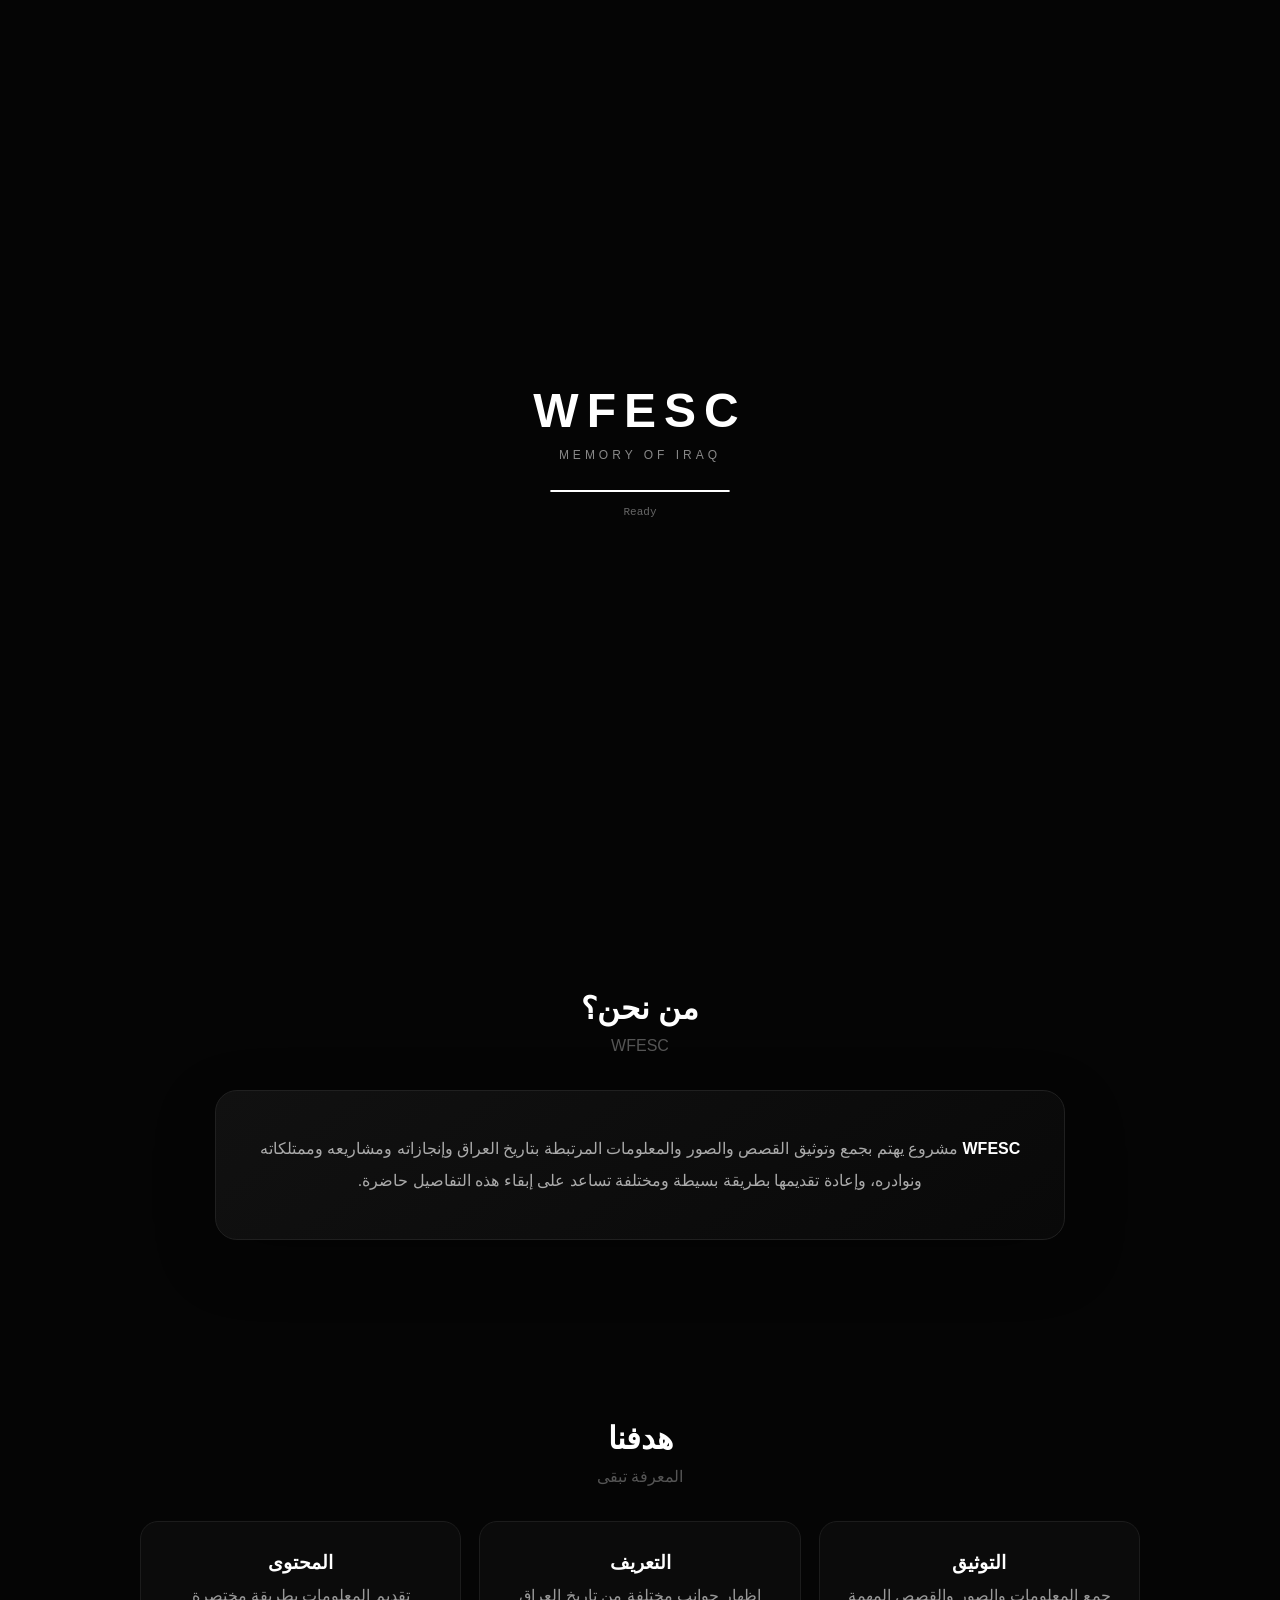
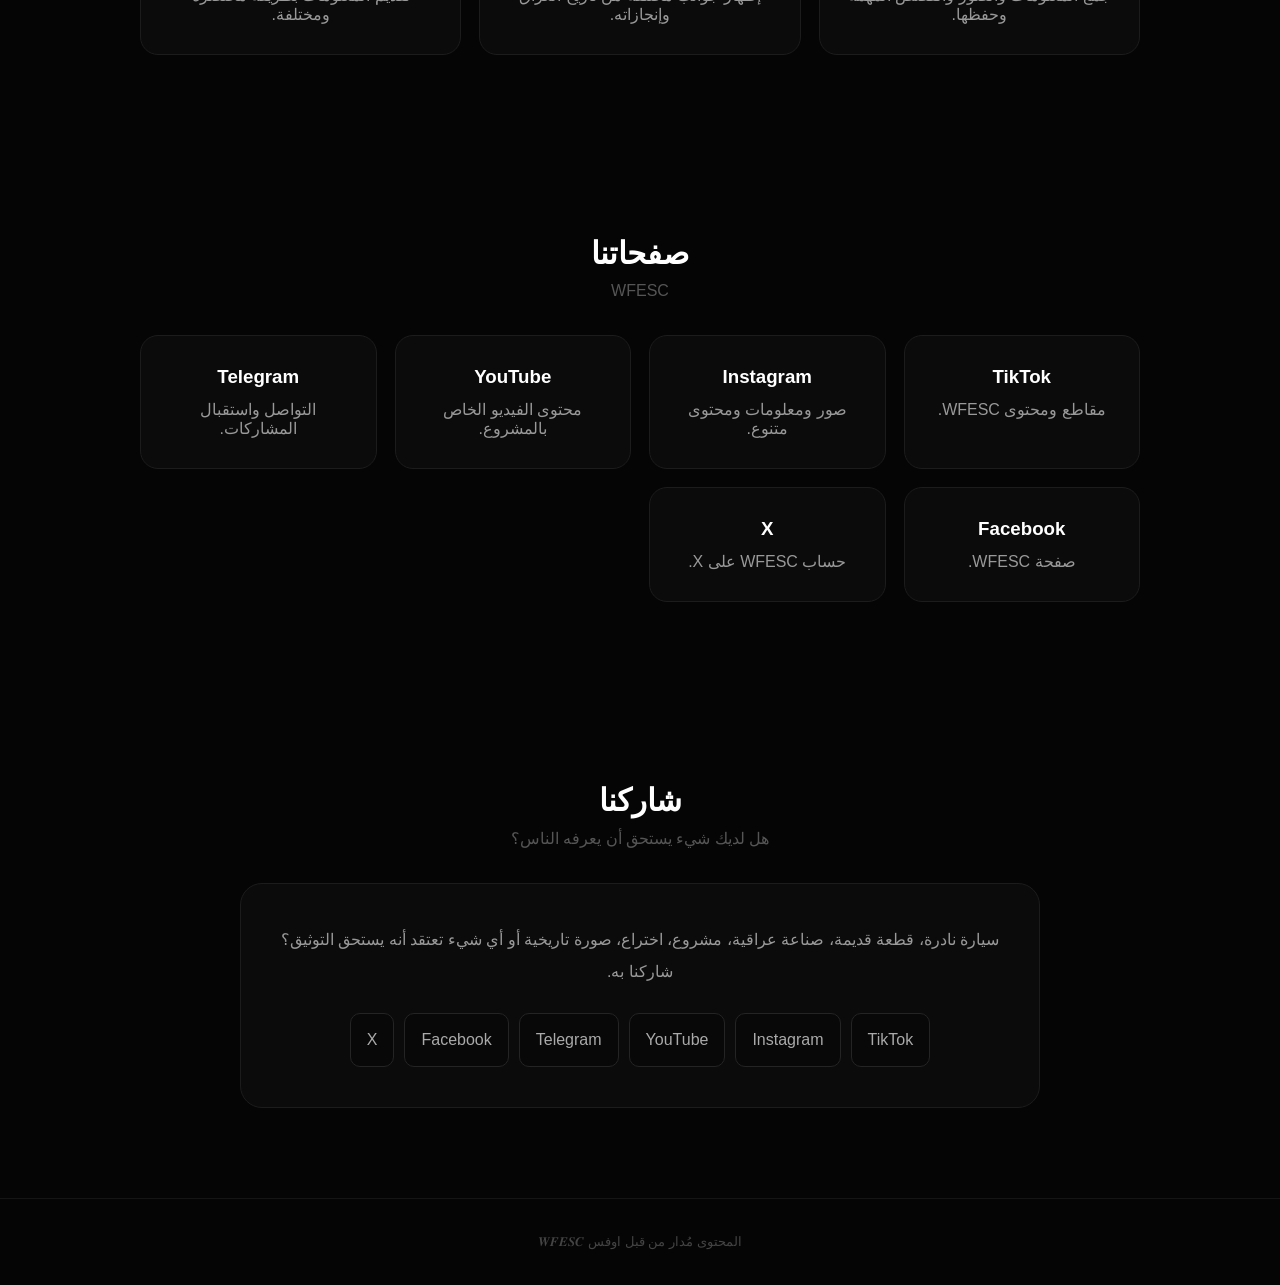
==== index.html @ 6182a20d "Add settings.js script to index.html" ====
<!DOCTYPE html>
<html lang="ar" dir="rtl">
<head>
<meta charset="UTF-8">
<meta name="viewport" content="width=device-width, initial-scale=1.0">
<title>WFESC</title>

<style>
*{
    box-sizing:border-box;
    margin:0;
    padding:0;
}

html{
    scroll-behavior:smooth;
}

body{
    background:#050505;
    color:#eee;
    font-family:Arial,Tahoma,sans-serif;
    overflow-x:hidden;
}

body::after{
    content:"";
    position:fixed;
    inset:0;
    pointer-events:none;
    z-index:99990;
    opacity:0;
    background:#ff0000;
}

body.flash3::after{
    animation:flash3 .5s ease;
}

body.flash4::after{
    animation:flash4 .58s ease;
}

body.flash5::after{
    animation:flash5 .75s ease;
}

@keyframes flash3{
    0%{opacity:0}
    35%{opacity:.08}
    100%{opacity:0}
}

@keyframes flash4{
    0%{opacity:0}
    35%{opacity:.16}
    100%{opacity:0}
}

@keyframes flash5{
    0%{opacity:0}
    25%{opacity:.28}
    50%{opacity:.12}
    100%{opacity:0}
}

@keyframes shake3{
    0%,100%{transform:translate(0)}
    20%{transform:translate(-2px,1px)}
    40%{transform:translate(2px,-1px)}
    60%{transform:translate(-1px,2px)}
    80%{transform:translate(1px,-2px)}
}

@keyframes shake4{
    0%,100%{transform:translate(0)}
    15%{transform:translate(-4px,2px)}
    30%{transform:translate(4px,-2px)}
    45%{transform:translate(-3px,-3px)}
    60%{transform:translate(3px,3px)}
    75%{transform:translate(-2px,2px)}
}

@keyframes shake5{
    0%,100%{transform:translate(0)}
    10%{transform:translate(-7px,4px)}
    20%{transform:translate(7px,-4px)}
    30%{transform:translate(-6px,-5px)}
    40%{transform:translate(6px,5px)}
    50%{transform:translate(-5px,3px)}
    60%{transform:translate(5px,-3px)}
    70%{transform:translate(-4px,-4px)}
    80%{transform:translate(4px,4px)}
}

body.shake3{animation:shake3 .35s}
body.shake4{animation:shake4 .45s}
body.shake5{animation:shake5 .62s}


/* NAVBAR */

nav{
    position:sticky;
    top:0;
    z-index:1000;
    height:70px;
    background:rgba(5,5,5,.94);
    border-bottom:1px solid #171717;
    backdrop-filter:blur(12px);
    display:flex;
    justify-content:center;
    align-items:center;
}

nav a{
    color:#aaa;
    text-decoration:none;
    margin:0 16px;
    font-size:14px;
    transition:.3s;
}

nav a:hover{
    color:#fff;
}


/* HERO */

.hero{
    min-height:calc(100vh - 70px);
    display:flex;
    flex-direction:column;
    align-items:center;
    justify-content:center;
    text-align:center;
    padding:50px 20px;
}

.logo-trigger{
    cursor:pointer;
    user-select:none;
    -webkit-tap-highlight-color:transparent;
}

.logo-trigger img{
    width:145px;
    height:145px;
    object-fit:cover;
    border-radius:50%;
    display:block;
    margin:auto;
    border:1px solid #292929;
    box-shadow:
        0 0 35px rgba(255,255,255,.04),
        0 0 80px rgba(0,0,0,.8);
}

.logo-trigger h1{
    margin-top:18px;
    font-size:45px;
    letter-spacing:4px;
    color:#fff;
}

.hero h2{
    margin-top:20px;
    font-size:19px;
    color:#aaa;
    font-weight:normal;
}

.hero p{
    max-width:650px;
    margin:15px auto 0;
    color:#666;
    line-height:1.9;
}

.main-btn{
    margin-top:30px;
    display:inline-block;
    padding:13px 27px;
    border:1px solid #303030;
    border-radius:12px;
    color:#fff;
    text-decoration:none;
    transition:.3s;
    background:#0b0b0b;
}

.main-btn:hover{
    background:#151515;
    border-color:#555;
}


/* SECTIONS */

section{
    padding:90px 20px;
}

.section-title{
    text-align:center;
    margin-bottom:35px;
}

.section-title h2{
    font-size:31px;
    color:#fff;
}

.section-title p{
    margin-top:10px;
    color:#555;
}

.about-box{
    max-width:850px;
    margin:auto;
    background:linear-gradient(145deg,#111,#090909);
    border:1px solid #202020;
    border-radius:22px;
    padding:42px 38px;
    text-align:center;
    color:#aaa;
    line-height:2;
    box-shadow:0 20px 60px rgba(0,0,0,.3);
}

.about-box strong{
    color:#fff;
}

.cards{
    max-width:1000px;
    margin:auto;
    display:grid;
    grid-template-columns:repeat(auto-fit,minmax(220px,1fr));
    gap:18px;
}

.card{
    display:block;
    background:#0b0b0b;
    border:1px solid #1c1c1c;
    border-radius:18px;
    padding:30px 20px;
    text-align:center;
    color:#999;
    transition:.3s;
    text-decoration:none;
    cursor:pointer;
}

.card:hover{
    transform:translateY(-4px);
    border-color:#555;
    background:#101010;
}

.card h3{
    color:#fff;
    margin-bottom:12px;
}

.card p{
    color:#999;
}

.share-box{
    max-width:800px;
    margin:auto;
    text-align:center;
    background:#0b0b0b;
    border:1px solid #1c1c1c;
    border-radius:22px;
    padding:40px 25px;
    color:#999;
    line-height:2;
}

.socials{
    margin-top:25px;
    display:flex;
    flex-wrap:wrap;
    justify-content:center;
    gap:10px;
}

.socials a{
    color:#aaa;
    text-decoration:none;
    border:1px solid #242424;
    background:#080808;
    border-radius:10px;
    padding:10px 16px;
    transition:.3s;
}

.socials a:hover{
    color:#fff;
    border-color:#555;
    background:#111;
}

footer{
    text-align:center;
    padding:35px 20px;
    color:#444;
    border-top:1px solid #151515;
    font-size:13px;
}


/* PUZZLE */

#puzzle-screen{
    position:fixed;
    inset:0;
    z-index:100000;
    background:#020202;
    display:none;
    overflow:auto;
}

#puzzle-screen.active{
    display:block;
}

.p-screen{
    min-height:100vh;
    display:none;
    position:relative;
    overflow:hidden;
}

.p-screen.active{
    display:flex;
}


/* COMMON PUZZLE */

.p-center{
    width:100%;
    max-width:950px;
    margin:auto;
    padding:30px 20px;
    text-align:center;
}

.warning{
    color:#ff3030;
    font-size:13px;
    letter-spacing:1px;
    margin-bottom:20px;
}

.p-title{
    font-size:25px;
    color:#eee;
    margin-bottom:18px;
}

.p-text{
    color:#777;
    line-height:2;
    max-width:700px;
    margin:0 auto 25px;
}

.p-btn{
    border:1px solid #353535;
    background:#0b0b0b;
    color:#ddd;
    padding:13px 28px;
    border-radius:10px;
    cursor:pointer;
    font-size:15px;
    transition:.25s;
}

.p-btn:hover{
    background:#181818;
    border-color:#777;
}

.p-btn.red{
    background:#210505;
    border-color:#a00000;
    color:#ff3a3a;
}

.p-btn.yellow{
    background:#211b05;
    border-color:#927600;
    color:#ffd83d;
}

.p-btn.back{
    margin-top:12px;
}


/* BOOT SCREEN */

#boot{
    background:
        radial-gradient(circle at center,rgba(80,0,0,.08),transparent 50%),
        #020202;
}

.boot-box{
    width:min(850px,92%);
    margin:auto;
    padding:28px;
    border:1px solid #181818;
    background:rgba(5,5,5,.85);
    box-shadow:0 0 80px rgba(0,0,0,.9);
    text-align:left;
    direction:ltr;
    position:relative;
    overflow:hidden;
}

.boot-box::before{
    content:"";
    position:absolute;
    inset:0;
    background:
        repeating-linear-gradient(
            0deg,
            transparent 0px,
            transparent 3px,
            rgba(255,255,255,.015) 4px
        );
    pointer-events:none;
}

.boot-top{
    color:#555;
    font-size:12px;
    margin-bottom:20px;
}

.boot-line{
    font-family:monospace;
    color:#5e5e5e;
    font-size:14px;
    margin:8px 0;
}

.boot-line.red{
    color:#a40000;
}

.boot-progress{
    height:10px;
    margin:28px 0 8px;
    border:1px solid #292929;
    background:#080808;
    overflow:hidden;
}

.boot-progress-fill{
    width:0;
    height:100%;
    background:linear-gradient(90deg,#320000,#ff1717,#5b0000);
    box-shadow:0 0 15px rgba(255,0,0,.4);
}

.boot-percent{
    color:#777;
    font-family:monospace;
    text-align:right;
    direction:ltr;
}

.boot-glitch{
    min-height:25px;
    margin-top:15px;
    font-family:monospace;
    color:#333;
    letter-spacing:2px;
}

.boot-continue{
    display:none;
    margin-top:25px;
    text-align:center;
    direction:rtl;
}

.boot-continue p{
    color:#c30000;
    margin-bottom:18px;
    animation:glitchText .18s infinite alternate;
}

@keyframes glitchText{
    from{transform:translateX(-1px)}
    to{transform:translateX(1px)}
}


/* FIRST PUZZLE */

#puzzle1{
    background:
        linear-gradient(rgba(30,0,0,.06),rgba(0,0,0,.9)),
        #030303;
}

.p1-terminal{
    max-width:800px;
    margin:auto;
    border:1px solid #252525;
    background:#050505;
    padding:30px;
    box-shadow:0 0 60px rgba(255,0,0,.04);
}

.p1-status{
    font-family:monospace;
    direction:ltr;
    text-align:left;
    color:#555;
    margin-bottom:25px;
}

.missing-words{
    display:flex;
    flex-wrap:wrap;
    justify-content:center;
    gap:15px;
    margin:25px 0;
}

.missing-words input{
    width:150px;
    padding:13px;
    background:#080808;
    border:1px solid #292929;
    border-radius:8px;
    color:#fff;
    text-align:center;
    font-family:monospace;
    outline:none;
}

.missing-words input:focus{
    border-color:#a00000;
}

.p1-error{
    min-height:24px;
    color:#c00000;
    margin:15px;
}


/* SECOND */

#puzzle2{
    background:#030303;
}

.error-interface{
    max-width:800px;
    margin:auto;
    border:1px solid #301010;
    background:
        linear-gradient(135deg,rgba(50,0,0,.08),transparent),
        #070707;
    padding:40px 25px;
    position:relative;
}

.error-interface.glitching{
    animation:interfaceShake .12s infinite;
}

@keyframes interfaceShake{
    0%{transform:translate(0)}
    25%{transform:translate(-2px,1px)}
    50%{transform:translate(2px,-1px)}
    75%{transform:translate(-1px,-2px)}
    100%{transform:translate(1px,2px)}
}

.error-code{
    direction:ltr;
    font-family:monospace;
    color:#4d0000;
    margin:25px 0;
    line-height:1.8;
}

.confirm-box{
    display:none;
    margin-top:25px;
    padding:25px;
    border:1px solid #461010;
    background:#0b0505;
}

.confirm-box p{
    color:#aaa;
    margin-bottom:20px;
}


/* THIRD */

#puzzle3{
    background:#010101;
}

.red-threat{
    position:absolute;
    inset:0;
    background:#020202;
    transition:background 15s linear;
    z-index:0;
}

#puzzle3.danger .red-threat{
    background:#b00000;
}

.p3-content{
    position:relative;
    z-index:2;
    width:100%;
    display:flex;
    align-items:center;
    justify-content:center;
    text-align:center;
    padding:30px;
}

#puzzle3.danger .p3-content{
    animation:dangerShake .7s infinite;
}

@keyframes dangerShake{
    0%,100%{transform:translate(0)}
    25%{transform:translate(-2px,1px)}
    50%{transform:translate(2px,-1px)}
    75%{transform:translate(-1px,2px)}
}

.timer{
    font-family:monospace;
    font-size:55px;
    color:#ff2020;
    margin:20px 0;
}

.arrow-sequence{
    display:flex;
    justify-content:center;
    gap:12px;
    direction:ltr;
    margin:25px 0;
}

.arrow-btn{
    width:65px;
    height:65px;
    border:1px solid #333;
    background:#090909;
    color:#ddd;
    border-radius:10px;
    font-size:25px;
    cursor:pointer;
    transition:.15s;
}

.arrow-btn:hover{
    background:#181818;
}

.arrow-btn:active{
    transform:scale(.9);
}

.arrow-progress{
    color:#777;
    font-family:monospace;
}

.p3-failed{
    display:none;
    position:absolute;
    inset:0;
    z-index:10;
    background:
        repeating-linear-gradient(
            0deg,
            rgba(255,255,255,.02) 0px,
            rgba(255,255,255,.02) 2px,
            transparent 3px,
            transparent 6px
        ),
        #a90000;
    align-items:center;
    justify-content:center;
    text-align:center;
}

.p3-failed.active{
    display:flex;
}

.p3-failed-inner{
    padding:30px;
    animation:failedGlitch .1s infinite alternate;
}

@keyframes failedGlitch{
    from{transform:translate(-2px)}
    to{transform:translate(2px)}
}


/* FOURTH */

#puzzle4{
    background:#030303;
}

.typing-box{
    max-width:850px;
    margin:auto;
    padding:35px 25px;
    border:1px solid #202020;
    background:#070707;
    min-height:360px;
    display:flex;
    flex-direction:column;
    justify-content:center;
}

.typing-text{
    min-height:150px;
    color:#aaa;
    font-family:monospace;
    direction:rtl;
    text-align:right;
    line-height:2.1;
    font-size:17px;
}

.typing-cursor{
    display:inline-block;
    width:8px;
    height:19px;
    background:#aaa;
    animation:cursorBlink .7s infinite;
    vertical-align:middle;
}

@keyframes cursorBlink{
    50%{opacity:0}
}

.p4-buttons{
    display:none;
    gap:15px;
    justify-content:center;
    margin-top:30px;
    flex-wrap:wrap;
}


/* FIFTH */

#puzzle5{
    background:#030303;
}

.code-analysis{
    max-width:750px;
    margin:auto;
    border:1px solid #202020;
    background:#070707;
    padding:35px 25px;
}

.code-string{
    direction:ltr;
    font-family:monospace;
    font-size:27px;
    letter-spacing:8px;
    color:#ddd;
    margin:25px 0;
    word-break:break-word;
}

.code-input{
    width:min(400px,90%);
    padding:15px;
    background:#020202;
    border:1px solid #333;
    color:#fff;
    text-align:center;
    font-family:monospace;
    font-size:20px;
    outline:none;
    border-radius:9px;
    text-transform:uppercase;
}

.code-input:focus{
    border-color:#777;
}

.code-result{
    min-height:25px;
    margin:15px;
    color:#c00000;
}


/* FINAL */

#final{
    background:
        radial-gradient(circle at center,rgba(0,70,255,.06),transparent 45%),
        #020202;
}

.final-box{
    max-width:850px;
    margin:auto;
    text-align:center;
    padding:40px 25px;
}

.final-box h1{
    font-size:30px;
    margin-bottom:25px;
}

.final-box p{
    color:#888;
    line-height:2;
    margin-bottom:12px;
}

.final-code{
    margin:35px auto;
    width:min(350px,90%);
    padding:25px;
    border:1px solid #1475ff;
    background:#020817;
    color:#4d9bff;
    font-family:monospace;
    font-size:32px;
    letter-spacing:5px;
    box-shadow:0 0 35px rgba(0,90,255,.08);
    direction:ltr;
}


/* MOBILE */

@media(max-width:600px){

    nav a{
        margin:0 6px;
        font-size:12px;
    }

    .hero{
        min-height:calc(100vh - 70px);
    }

    .logo-trigger img{
        width:120px;
        height:120px;
    }

    .logo-trigger h1{
        font-size:35px;
    }

    .p-title{
        font-size:21px;
    }

    .boot-box{
        padding:20px 15px;
    }

    .code-string{
        font-size:20px;
        letter-spacing:4px;
    }

    .arrow-btn{
        width:55px;
        height:55px;
    }

    .timer{
        font-size:43px;
    }
}
</style>
</head>

<body>

<!-- NAVBAR -->

<nav>
    <a href="#home">الرئيسية</a>
    <a href="#about">من نحن</a>
    <a href="#goal">هدفنا</a>
    <a href="#pages">صفحاتنا</a>
    <a href="#share">شاركنا</a>
</nav>


<!-- HOME -->

<main id="home">

<section class="hero">

    <div class="logo-trigger" id="secretTrigger">

        <img src="sorg.jpg" alt="WFESC">

        <h1>WFESC</h1>

    </div>

    <h2>المحتوى مُدار من قبل اوفس 𝑾𝑭𝑬𝑺𝑪</h2>

    <p>
        محتوى يهتم بتاريخ العراق وإنجازاته ومشاريعه وممتلكاته ونوادره،
        ويعيد تقديمها بطريقة مختلفة.
    </p>

    <a class="main-btn" href="#about">تعرف علينا</a>

</section>


<!-- ABOUT -->

<section id="about">

    <div class="section-title">
        <h2>من نحن؟</h2>
        <p>WFESC</p>
    </div>

    <div class="about-box">
        <p>
            <strong>WFESC</strong>
            مشروع يهتم بجمع وتوثيق القصص والصور والمعلومات المرتبطة بتاريخ
            العراق وإنجازاته ومشاريعه وممتلكاته ونوادره، وإعادة تقديمها
            بطريقة بسيطة ومختلفة تساعد على إبقاء هذه التفاصيل حاضرة.
        </p>
    </div>

</section>


<!-- GOAL -->

<section id="goal">

    <div class="section-title">
        <h2>هدفنا</h2>
        <p>المعرفة تبقى</p>
    </div>

    <div class="cards">

        <div class="card">
            <h3>التوثيق</h3>
            <p>جمع المعلومات والصور والقصص المهمة وحفظها.</p>
        </div>

        <div class="card">
            <h3>التعريف</h3>
            <p>إظهار جوانب مختلفة من تاريخ العراق وإنجازاته.</p>
        </div>

        <div class="card">
            <h3>المحتوى</h3>
            <p>تقديم المعلومات بطريقة مختصرة ومختلفة.</p>
        </div>

    </div>

</section>


<!-- PAGES -->

<section id="pages">

    <div class="section-title">
        <h2>صفحاتنا</h2>
        <p>WFESC</p>
    </div>

    <div class="cards">

        <a
            class="card"
            href="https://www.tiktok.com/@wfesc"
            target="_blank"
            rel="noopener noreferrer">

            <h3>TikTok</h3>
            <p>مقاطع ومحتوى WFESC.</p>

        </a>


        <a
            class="card"
            href="https://www.instagram.com/_wfesc/"
            target="_blank"
            rel="noopener noreferrer">

            <h3>Instagram</h3>
            <p>صور ومعلومات ومحتوى متنوع.</p>

        </a>


        <a
            class="card"
            href="https://www.youtube.com/@wfesc"
            target="_blank"
            rel="noopener noreferrer">

            <h3>YouTube</h3>
            <p>محتوى الفيديو الخاص بالمشروع.</p>

        </a>


        <a
            class="card"
            href="https://t.me/wfecs"
            target="_blank"
            rel="noopener noreferrer">

            <h3>Telegram</h3>
            <p>التواصل واستقبال المشاركات.</p>

        </a>


        <a
            class="card"
            href="https://www.facebook.com/wfesc"
            target="_blank"
            rel="noopener noreferrer">

            <h3>Facebook</h3>
            <p>صفحة WFESC.</p>

        </a>


        <a
            class="card"
            href="https://x.com/wfeesc"
            target="_blank"
            rel="noopener noreferrer">

            <h3>X</h3>
            <p>حساب WFESC على X.</p>

        </a>

    </div>

</section>


<!-- SHARE -->

<section id="share">

    <div class="section-title">
        <h2>شاركنا</h2>
        <p>هل لديك شيء يستحق أن يعرفه الناس؟</p>
    </div>

    <div class="share-box">

        <p>
            سيارة نادرة، قطعة قديمة، صناعة عراقية، مشروع، اختراع،
            صورة تاريخية أو أي شيء تعتقد أنه يستحق التوثيق؟
            شاركنا به.
        </p>

        <div class="socials">

            <a
                href="https://www.tiktok.com/@wfesc"
                target="_blank"
                rel="noopener noreferrer">
                TikTok
            </a>

            <a
                href="https://www.instagram.com/_wfesc/"
                target="_blank"
                rel="noopener noreferrer">
                Instagram
            </a>

            <a
                href="https://www.youtube.com/@wfesc"
                target="_blank"
                rel="noopener noreferrer">
                YouTube
            </a>

            <a
                href="https://t.me/wfecs"
                target="_blank"
                rel="noopener noreferrer">
                Telegram
            </a>

            <a
                href="https://www.facebook.com/wfesc"
                target="_blank"
                rel="noopener noreferrer">
                Facebook
            </a>

            <a
                href="https://x.com/wfeesc"
                target="_blank"
                rel="noopener noreferrer">
                X
            </a>

        </div>

    </div>

</section>

</main>


<footer>
    المحتوى مُدار من قبل اوفس 𝑾𝑭𝑬𝑺𝑪
</footer>



<!-- ===================================================== -->
<!-- PUZZLE SYSTEM -->
<!-- ===================================================== -->

<div id="puzzle-screen">


<!-- ================= BOOT ================= -->


<section id="boot" class="p-screen active">

    <div class="boot-box">

        <div class="boot-top">
            WFESC // SECURE SYSTEM
        </div>

        <div class="boot-line">
            &gt; INITIALIZING SECURITY INTERFACE...
        </div>

        <div class="boot-line">
            &gt; CHECKING SYSTEM...
        </div>

        <div class="boot-line">
            &gt; ESTABLISHING CONNECTION...
        </div>

        <div class="boot-line red">
            &gt; UNKNOWN ROUTE DETECTED
        </div>

        <div class="boot-line">
            &gt; VERIFYING ACCESS...
        </div>

        <div class="boot-glitch" id="bootGlitch">
            X7#@_// ERROR // 0x00F // WF3SC // ACCESS
        </div>

        <div class="boot-progress">

            <div
                class="boot-progress-fill"
                id="bootProgressFill">
            </div>

        </div>

        <div
            class="boot-percent"
            id="bootPercent">
            0%
        </div>

        <div
            class="boot-continue"
            id="bootContinue">

            <p>
                خطأ في عملية التحميل — توقفت العملية عند 92%
            </p>

            <button
                class="p-btn red"
                onclick="beginPuzzleOne()">
                متابعة يدويًا
            </button>

        </div>

    </div>

</section>



<!-- ================= PUZZLE 1 ================= -->

<section id="puzzle1" class="p-screen">

    <div class="p-center">

        <div class="p1-terminal">

            <div class="warning">
                WARNING // MANUAL RECOVERY
            </div>

            <h2 class="p-title">
                استعادة الاتصال
            </h2>

            <p class="p-text">
                تعذر إكمال عملية التحميل تلقائيًا.
                توجد ثلاث كلمات تالفة داخل النظام.
                أكمل الأحرف الناقصة للمتابعة.
            </p>

            <div class="p1-status">
                SYSTEM STATUS: CORRUPTED<br>
                RECOVERY MODE: ACTIVE<br>
                CONNECTION: UNSTABLE
            </div>

            <div class="missing-words">

                <input
                    id="word1"
                    maxlength="5"
                    placeholder="CYB_R">

                <input
                    id="word2"
                    maxlength="6"
                    placeholder="SEC_RE">

                <input
                    id="word3"
                    maxlength="6"
                    placeholder="ACC_SS">

            </div>

            <div
                class="p1-error"
                id="p1Error">
            </div>

            <button
                class="p-btn"
                onclick="checkPuzzleOne()">
                إصلاح النظام
            </button>

        </div>

    </div>

</section>



<!-- ================= PUZZLE 2 ================= -->

<section id="puzzle2" class="p-screen">

    <div class="p-center">

        <div
            class="error-interface"
            id="errorInterface">

            <div class="warning">
                SYSTEM ERROR // UNSTABLE INTERFACE
            </div>

            <h2 class="p-title">
                تحذير
            </h2>

            <p class="p-text">

                وصلت إلى واجهة تحتوي على أخطاء غير معروفة.
                المتابعة قد تؤدي إلى تغيير محتوى الصفحة
                أو فقدان الاتصال بالنظام.

                <br><br>

                لا تتابع إلا إذا كنت متأكدًا.

            </p>

            <div class="error-code">
                ERR_04 // ROUTE_FAIL<br>
                0xA7 // UNKNOWN_INTERFACE<br>
                DATA_CORRUPTED // 19:04:XX<br>
                WFESC_NODE // UNSTABLE
            </div>

            <div id="p2Buttons">

                <button
                    class="p-btn yellow"
                    onclick="closePuzzle()">
                    العودة
                </button>

                <button
                    class="p-btn red"
                    onclick="showConfirm()">
                    متابعة
                </button>

            </div>

            <div
                class="confirm-box"
                id="confirmBox">

                <p>
                    هل أنت متأكد أنك تريد المتابعة؟
                    <br>
                    هذه الصفحة تحتوي على أخطاء وقد تتعرض للتخريب.
                </p>

                <button
                    class="p-btn red"
                    onclick="continuePuzzleTwo()">
                    نعم، أتابع
                </button>

                <button
                    class="p-btn"
                    onclick="hideConfirm()">
                    إلغاء
                </button>

            </div>

        </div>

    </div>

</section>



<!-- ================= PUZZLE 2 ERROR ================= -->

<section id="puzzle2error" class="p-screen">

    <div class="p-center">

        <div
            class="error-interface glitching"
            id="p2Glitch">

            <div class="warning">
                BOOT SEQUENCE
            </div>

            <h2
                class="p-title"
                id="bootArabic">
                جاري التهيئة
            </h2>

            <p
                class="p-text"
                id="loadingEnglish">
                LOADING — LAUNCH SEQUENCE WILL BEGIN...
            </p>

            <div class="error-code">

                &gt; STARTING ENGINE
                <span id="dots">.</span>

                <br>

                &gt; CHECKING ACCESS

                <br>

                &gt; VERIFYING ROUTE

            </div>

            <div
                id="p2Failure"
                style="display:none;">

                <div class="warning">
                    SYSTEM FAILURE
                </div>

                <h2
                    class="p-title"
                    style="color:#ff2222;">

                    خطأ — اكتشاف وصول غير مشبوه — تعذر المتابعة

                </h2>

                <p class="p-text">

                    لا يمكن للنظام إكمال عملية الإقلاع.

                    <br><br>

                    حاول الرجوع إلى الواجهة السابقة.

                </p>

                <button
                    class="p-btn red"
                    onclick="solvePuzzleTwo()">

                    <span style="color:#ff2222;">
                        اكتشاف وصول غير مشبوه
                    </span>

                </button>

            </div>

        </div>

    </div>

</section>



<!-- ================= PUZZLE 3 TRANSITION ================= -->

<section id="puzzle3transition" class="p-screen">

    <div class="p-center">

        <div class="warning">
            SYSTEM TRANSFER
        </div>

        <h2
            class="p-title"
            id="launchText">
            يرجى الانتظار...
        </h2>

        <p class="p-text">
            سيتم تحويلك إلى واجهة جديدة.
        </p>

    </div>

</section>



<!-- ================= PUZZLE 3 ================= -->

<section id="puzzle3" class="p-screen">

    <div class="red-threat"></div>

    <div class="p3-content">

        <div>

            <div class="warning">
                CRITICAL WARNING
            </div>

            <h2 class="p-title">
                أسرع بالمتابعة قبل تلف الصفحة
            </h2>

            <p class="p-text">
                يجب حل الأنماط بالترتيب الصحيح قبل انتهاء المدة.
            </p>

            <div
                class="timer"
                id="timer">
                15
            </div>

            <div class="arrow-sequence">

                <button
                    class="arrow-btn"
                    onclick="pressArrow('up')">
                    ↑
                </button>

                <button
                    class="arrow-btn"
                    onclick="pressArrow('down')">
                    ↓
                </button>

                <button
                    class="arrow-btn"
                    onclick="pressArrow('right')">
                    →
                </button>

                <button
                    class="arrow-btn"
                    onclick="pressArrow('left')">
                    ←
                </button>

            </div>

            <div
                class="arrow-progress"
                id="arrowProgress">
                0 / 5
            </div>

        </div>

    </div>


    <div
        class="p3-failed"
        id="p3Failed">

        <div class="p3-failed-inner">

            <div
                class="warning"
                style="color:#fff;">
                CRITICAL FAILURE
            </div>

            <h2
                class="p-title"
                style="color:#fff;">
                تلف الواجهة
            </h2>

            <p
                style="color:#eee;line-height:2;">
                تعذر إكمال النظام.
            </p>

            <button
                class="p-btn"
                onclick="closePuzzle()"
                style="margin-top:25px;">
                العودة
            </button>

        </div>

    </div>

</section>



<!-- ================= PUZZLE 4 ================= -->

<section id="puzzle4" class="p-screen">

    <div class="p-center">

        <div class="typing-box">

            <div
                class="typing-text"
                id="typingText">
            </div>

            <div
                class="p4-buttons"
                id="p4Buttons">

                <button
                    class="p-btn red"
                    onclick="show('puzzle5')">
                    متابعة
                </button>

                <button
                    class="p-btn yellow"
                    onclick="closePuzzle()">
                    العودة
                </button>

            </div>

        </div>

    </div>

</section>



<!-- ================= PUZZLE 5 ================= -->

<section id="puzzle5" class="p-screen">

    <div class="p-center">

        <div class="code-analysis">

            <div class="warning">
                FINAL ANALYSIS
            </div>

            <h2 class="p-title">
                حلل الكود
            </h2>

            <p class="p-text">
                أمامك الكود التالي:
            </p>

            <div class="code-string">
                R T D G F D W E S H C X
            </div>

            <p class="p-text">
                استخرج النتيجة الصحيحة واكتبها في الحقل.
            </p>

            <input
                id="finalInput"
                class="code-input"
                maxlength="5"
                autocomplete="off"
                placeholder="اكتب النتيجة">

            <div
                class="code-result"
                id="codeResult">
            </div>

            <button
                class="p-btn red"
                onclick="checkFinalCode()">
                متابعة
            </button>

        </div>

    </div>

</section>



<!-- ================= FINAL ================= -->

<section id="final" class="p-screen">

    <div class="p-center">

        <div class="final-box">

            <div class="warning">
                ACCESS GRANTED
            </div>

            <h1>
                واو! لقد تخطيت كل الصعوبات والتحديات
            </h1>

            <p>
                لقد تخطيت كل الصعوبات والتحديات التي صنعناها
                واستغرقت منا ساعات للاكتمال، بوقت قياسي.
            </p>

            <p>
                وبما أنك أكملت حل هذه الصفحة واستطعت الوصول إلى هنا،
                نشكرك على كل الجهد الذي استغرقته.
            </p>

            <p>
                نريد منك التقاط صورة للشاشة وإرسالها لنا،
                وإرسال الكود الذي يظهر داخل الإطار الأزرق.
            </p>

            <div
                class="final-code"
                id="randomCode">
                -----
            </div>

            <p>
                اختر الكود الظاهر أعلاه وأرسله لنا مع صورة الشاشة.
            </p>

            <br>

            <button
                class="p-btn"
                onclick="closePuzzle()">
                العودة إلى الصفحة الرئيسية
            </button>

        </div>

    </div>

</section>

</div>



<script>

/* =====================================================
   OPEN SYSTEM — FIVE CLICKS
===================================================== */

let secretClicks = 0;
let clickReset = null;

const trigger =
    document.getElementById("secretTrigger");

trigger.addEventListener("click", function(){

    secretClicks++;

    if(secretClicks === 1){
        return;
    }

    if(secretClicks === 2){
        return;
    }

    if(secretClicks === 3){
        effect(3);
    }

    if(secretClicks === 4){
        effect(4);
    }

    if(secretClicks === 5){

        effect(5);

        secretClicks = 0;

        setTimeout(function(){
            openPuzzle();
        },700);
    }

    clearTimeout(clickReset);

    clickReset = setTimeout(function(){
        secretClicks = 0;
    },3500);

});


function effect(number){

    document.body.classList.remove(
        "shake3",
        "shake4",
        "shake5",
        "flash3",
        "flash4",
        "flash5"
    );

    void document.body.offsetWidth;

    document.body.classList.add(
        "shake" + number,
        "flash" + number
    );

    if(navigator.vibrate){

        if(number === 3){
            navigator.vibrate([30,30,30]);
        }

        if(number === 4){
            navigator.vibrate([45,30,45,30]);
        }

        if(number === 5){
            navigator.vibrate([60,25,60,25,60]);
        }
    }
}



/* =====================================================
   PUZZLE CONTROL
===================================================== */

const puzzleScreen =
    document.getElementById("puzzle-screen");

function openPuzzle(){

    puzzleScreen.classList.add("active");

    document.body.style.overflow = "hidden";

    show("boot");

    startBoot();
}


function closePuzzle(){

    puzzleScreen.classList.remove("active");

    document.body.style.overflow = "";

    secretClicks = 0;

    stopAllTimers();

    window.scrollTo({
        top:0,
        behavior:"smooth"
    });
}


function show(id){

    document.querySelectorAll(".p-screen")
    .forEach(function(screen){
        screen.classList.remove("active");
    });

    const target =
        document.getElementById(id);

    if(target){
        target.classList.add("active");
    }
}


function stopAllTimers(){

    if(bootTimer){
        clearInterval(bootTimer);
        bootTimer = null;
    }

    if(arrowTimer){
        clearInterval(arrowTimer);
        arrowTimer = null;
    }

    if(dotTimer){
        clearInterval(dotTimer);
        dotTimer = null;
    }

}



/* =====================================================
   BOOT — 92%
===================================================== */

let bootTimer = null;
let bootProgress = 0;

function startBoot(){

    stopAllTimers();

    bootProgress = 0;

    const fill =
        document.getElementById("bootProgressFill");

    const percent =
        document.getElementById("bootPercent");

    const continueBox =
        document.getElementById("bootContinue");

    fill.style.width = "0%";
    percent.textContent = "0%";
    continueBox.style.display = "none";

    const glitch =
        document.getElementById("bootGlitch");

    bootTimer = setInterval(function(){

        if(bootProgress < 92){

            bootProgress +=
                Math.floor(Math.random() * 3) + 1;

            if(bootProgress > 92){
                bootProgress = 92;
            }

            fill.style.width =
                bootProgress + "%";

            percent.textContent =
                bootProgress + "%";

            const chars =
                "X7#@_// ERROR 0x00F WF3SC ACCESS";

            let randomText = "";

            for(let i=0;i<35;i++){

                randomText +=
                    chars[
                        Math.floor(
                            Math.random()*chars.length
                        )
                    ];
            }

            glitch.textContent =
                randomText;
        }

        if(bootProgress >= 92){

            clearInterval(bootTimer);

            bootTimer = null;

            setTimeout(function(){

                continueBox.style.display =
                    "block";

                document.querySelector(".boot-box")
                    .classList.add("glitching");

            },500);
        }

    },100);
}


function beginPuzzleOne(){

    show("puzzle1");
}



/* =====================================================
   PUZZLE 1
===================================================== */

function checkPuzzleOne(){

    const w1 =
        document.getElementById("word1")
        .value.trim().toUpperCase();

    const w2 =
        document.getElementById("word2")
        .value.trim().toUpperCase();

    const w3 =
        document.getElementById("word3")
        .value.trim().toUpperCase();

    const error =
        document.getElementById("p1Error");

    /*
      الكلمات:
      CYBER
      SECURE
      ACCESS
    */

    if(
        w1 === "CYBER" &&
        w2 === "SECURE" &&
        w3 === "ACCESS"
    ){

        error.style.color =
            "#27b327";

        error.textContent =
            "SYSTEM RECOVERED // ACCESS CONTINUES";

        setTimeout(function(){
            show("puzzle2");
        },800);

    }else{

        error.style.color =
            "#c00000";

        error.textContent =
            "ERROR // البيانات غير مكتملة أو غير صحيحة";

    }
}



/* =====================================================
   PUZZLE 2
===================================================== */

function showConfirm(){

    document.getElementById("confirmBox")
        .style.display = "block";
}


function hideConfirm(){

    document.getElementById("confirmBox")
        .style.display = "none";
}


function continuePuzzleTwo(){

    document.getElementById("errorInterface")
        .classList.add("glitching");

    setTimeout(function(){

        show("puzzle2error");

        startPuzzleTwoError();

    },500);
}


let dotTimer = null;

function startPuzzleTwoError(){

    stopAllTimers();

    const dots =
        document.getElementById("dots");

    const failure =
        document.getElementById("p2Failure");

    const loading =
        document.getElementById("loadingEnglish");

    failure.style.display = "none";

    let count = 0;

    dotTimer = setInterval(function(){

        count++;

        if(count > 3){
            count = 1;
        }

        dots.textContent =
            ".".repeat(count);

    },500);

    setTimeout(function(){

        clearInterval(dotTimer);
        dotTimer = null;

        loading.textContent =
            "BOOT SEQUENCE FAILED";

        document.getElementById("bootArabic")
            .textContent =
            "خطأ في التعريف";

        failure.style.display =
            "block";

    },3500);
}


function solvePuzzleTwo(){

    show("puzzle3transition");

    setTimeout(function(){

        show("puzzle3");

        startPuzzleThree();

    },2500);
}



/* =====================================================
   PUZZLE 3
===================================================== */

let arrowTimer = null;
let arrowTime = 15;

const arrowAnswer = [
    "up",
    "down",
    "right",
    "left",
    "left"
];

let arrowPosition = 0;


function startPuzzleThree(){

    stopAllTimers();

    arrowTime = 15;
    arrowPosition = 0;

    document.getElementById("timer")
        .textContent = arrowTime;

    document.getElementById("arrowProgress")
        .textContent = "0 / 5";

    document.getElementById("p3Failed")
        .classList.remove("active");

    const p3 =
        document.getElementById("puzzle3");

    p3.classList.remove("danger");

    setTimeout(function(){

        p3.classList.add("danger");

    },50);

    arrowTimer = setInterval(function(){

        arrowTime--;

        document.getElementById("timer")
            .textContent = arrowTime;

        if(arrowTime <= 0){

            clearInterval(arrowTimer);
            arrowTimer = null;

            failPuzzleThree();
        }

    },1000);
}


function pressArrow(direction){

    if(!arrowTimer){
        return;
    }

    if(
        direction ===
        arrowAnswer[arrowPosition]
    ){

        arrowPosition++;

        document.getElementById("arrowProgress")
            .textContent =
            arrowPosition + " / 5";

        if(arrowPosition === 5){

            clearInterval(arrowTimer);
            arrowTimer = null;

            setTimeout(function(){

                show("puzzle4");

                startPuzzleFour();

            },500);
        }

    }else{

        failPuzzleThree();

    }

}


function failPuzzleThree(){

    if(arrowTimer){
        clearInterval(arrowTimer);
        arrowTimer = null;
    }

    document.getElementById("p3Failed")
        .classList.add("active");
}



/* =====================================================
   PUZZLE 4
===================================================== */

function startPuzzleFour(){

    const text =
        document.getElementById("typingText");

    const buttons =
        document.getElementById("p4Buttons");

    buttons.style.display = "none";

    text.innerHTML = "";

    const messages = [

        "تظن نفسك قويًا بما فيه الكفاية وتغلبت على كل عقبات النظام وأصلحته؟",

        "هاهاها... حسنًا، سوف أجعلك تنهي كل شيء بنفسك وتتمنى أنك لم تكن هنا."

    ];

    let messageIndex = 0;
    let charIndex = 0;

    function typeMessage(){

        if(messageIndex >= messages.length){

            text.innerHTML +=
                '<span class="typing-cursor"></span>';

            buttons.style.display =
                "flex";

            return;
        }

        const message =
            messages[messageIndex];

        if(charIndex < message.length){

            const cursor =
                text.querySelector(".typing-cursor");

            if(cursor){
                cursor.remove();
            }

            text.innerHTML +=
                message.charAt(charIndex);

            text.innerHTML +=
                '<span class="typing-cursor"></span>';

            charIndex++;

            setTimeout(
                typeMessage,
                45
            );

        }else{

            const cursor =
                text.querySelector(".typing-cursor");

            if(cursor){
                cursor.remove();
            }

            text.innerHTML += "<br><br>";

            messageIndex++;
            charIndex = 0;

            setTimeout(
                typeMessage,
                700
            );
        }
    }

    typeMessage();
}



/* =====================================================
   PUZZLE 5
===================================================== */

function checkFinalCode(){

    const input =
        document.getElementById("finalInput")
        .value
        .trim()
        .toUpperCase();

    const result =
        document.getElementById("codeResult");

    if(input === "WFESC"){

        result.style.color =
            "#25b925";

        result.textContent =
            "ANALYSIS ACCEPTED // ACCESS GRANTED";

        setTimeout(function(){

            showFinal();

        },900);

    }else{

        result.style.color =
            "#c00000";

        result.textContent =
            "ANALYSIS FAILED // TRY AGAIN";

    }
}



/* =====================================================
   FINAL RANDOM CODE
===================================================== */

const finalCodes = [

    "TR3UO",
    "SDGJP",
    "VKSKW",
    "VK38F",
    "ALPQ2",
    "HNMAW",
    "GKSO2",
    "COWI7",
    "XBWK4",
    "DFGYU"

];


function showFinal(){

    const code =
        finalCodes[
            Math.floor(
                Math.random() *
                finalCodes.length
            )
        ];

    document.getElementById("randomCode")
        .textContent = code;

    show("final");
}



/* =====================================================
   KEYBOARD / ENTER SUPPORT
===================================================== */

document.addEventListener("keydown",function(event){

    if(
        document.getElementById("puzzle-screen")
        .classList.contains("active")
    ){

        if(event.key === "Enter"){

            const current =
                document.querySelector(
                    "#puzzle-screen .p-screen.active"
                );

            if(!current){
                return;
            }

            if(current.id === "puzzle1"){
                checkPuzzleOne();
            }

            if(current.id === "puzzle5"){
                checkFinalCode();
            }
        }

    }

});


/* =====================================================
   INITIAL
===================================================== */ 

    show("boot");

</script>

<script src="./features.js" defer></script>
<script src="./features/settings.js" defer></script>

<!-- =========================================
     WFESC SOCIAL SYSTEM
     النظام الاجتماعي المستقل
========================================= -->

<link rel="stylesheet" href="./wfesc-social/social-style.css">

<script src="./wfesc-social/social-core.js"></script>
<script src="./wfesc-social/account.js"></script>
<script src="./wfesc-social/profile.js"></script>
<script src="./wfesc-social/follows.js"></script>
<script src="./wfesc-social/notifications.js"></script>
<script src="./wfesc-social/messages.js"></script>

    <script src="./features/settings.js" defer></script>
    
</body>
</html>
---- wfesc-social/social-style.css ----
/* =========================================================
   WFESC SOCIAL SYSTEM
   SOCIAL STYLE
   ACCOUNT UI
   ========================================================= */

:root {
    --wfesc-bg: #080808;
    --wfesc-card: #111111;
    --wfesc-card-2: #171717;
    --wfesc-border: rgba(255,255,255,.10);
    --wfesc-text: #ffffff;
    --wfesc-muted: #999999;
    --wfesc-success: #55d98b;
    --wfesc-error: #ff6262;
    --wfesc-radius: 18px;
}


/* =========================================================
   منع تمرير الصفحة عند فتح النافذة
   ========================================================= */

body.wfesc-account-lock-scroll {
    overflow: hidden !important;
}


/* =========================================================
   النافذة
   ========================================================= */

.wfesc-social-account {
    position: fixed;
    inset: 0;
    z-index: 999999;

    display: none;
    align-items: center;
    justify-content: center;

    padding: 18px;

    background: rgba(0,0,0,.78);

    backdrop-filter: blur(12px);
    -webkit-backdrop-filter: blur(12px);

    opacity: 0;
}


/* =========================================================
   فتح النافذة
   ========================================================= */

.wfesc-social-account.wfesc-social-open {
    display: flex;

    animation:
        wfescAccountOverlayIn
        260ms ease forwards;
}


/* =========================================================
   الصندوق
   ========================================================= */

.wfesc-social-account-box {
    position: relative;

    width: min(100%, 430px);
    max-height: calc(100vh - 36px);

    overflow-y: auto;

    padding: 26px 22px 22px;

    background:
        linear-gradient(
            145deg,
            #151515,
            #0d0d0d
        );

    border:
        1px solid
        var(--wfesc-border);

    border-radius:
        var(--wfesc-radius);

    color:
        var(--wfesc-text);

    box-shadow:
        0 25px 80px
        rgba(0,0,0,.60);

    transform:
        translateY(18px)
        scale(.96);

    opacity: 0;

    animation:
        wfescAccountBoxIn
        320ms
        cubic-bezier(.2,.8,.2,1)
        forwards;
}


/* =========================================================
   أي تغيير بين الصفحات
   ========================================================= */

.wfesc-social-account-box.wfesc-account-view-change {
    animation:
        wfescAccountChange
        260ms
        ease;
}


/* =========================================================
   أيقونة الحساب
   ========================================================= */

.wfesc-account-header-icon {
    width: 64px;
    height: 64px;

    margin:
        0 auto 12px;

    display: flex;
    align-items: center;
    justify-content: center;

    border-radius: 50%;

    background:
        rgba(255,255,255,.07);

    border:
        1px solid
        rgba(255,255,255,.10);

    font-size: 29px;

    animation:
        wfescAccountIcon
        700ms
        ease;
}


/* =========================================================
   العنوان
   ========================================================= */

.wfesc-social-account-title {
    margin-bottom: 6px;

    color:
        var(--wfesc-text);

    font-size: 25px;
    font-weight: 800;

    text-align: center;
    letter-spacing: .5px;
}


/* =========================================================
   الوصف
   ========================================================= */

.wfesc-social-account-description {
    margin-bottom: 22px;

    color:
        var(--wfesc-muted);

    font-size: 13px;

    text-align: center;
}


/* =========================================================
   رسالة الترحيب
   ========================================================= */

.wfesc-account-welcome {
    display: flex;
    flex-direction: column;

    margin-bottom: 18px;

    text-align: center;

    gap: 5px;
}

.wfesc-account-welcome strong {
    font-size: 19px;
    font-weight: 750;
}

.wfesc-account-welcome span {
    color:
        var(--wfesc-muted);

    font-size: 13px;
}


/* =========================================================
   الصفحات
   ========================================================= */

.wfesc-account-view {
    display: none;

    opacity: 0;
}

.wfesc-account-view-active {
    display: block;

    animation:
        wfescViewIn
        260ms
        ease
        forwards;
}


/* =========================================================
   الحقول
   ========================================================= */

.wfesc-social-field {
    margin-bottom: 15px;
}

.wfesc-social-field label {
    display: block;

    margin-bottom: 7px;

    color:
        #dddddd;

    font-size: 13px;
    font-weight: 600;
}


/* =========================================================
   الإدخال
   ========================================================= */

.wfesc-social-field input {
    width: 100%;
    height: 49px;

    padding:
        0 14px;

    border:
        1px solid
        var(--wfesc-border);

    border-radius: 11px;

    outline: none;

    background:
        var(--wfesc-card-2);

    color:
        var(--wfesc-text);

    font-size: 14px;

    direction: ltr;

    transition:
        border-color .2s ease,
        background .2s ease,
        box-shadow .2s ease,
        transform .2s ease;
}

.wfesc-social-field input::placeholder {
    color:
        #666666;
}

.wfesc-social-field input:focus {
    border-color:
        rgba(255,255,255,.35);

    background:
        #1c1c1c;

    box-shadow:
        0 0 0 3px
        rgba(255,255,255,.04);

    transform:
        translateY(-1px);
}


/* =========================================================
   كلمة المرور + العين
   ========================================================= */

.wfesc-password-wrap {
    position: relative;
}

.wfesc-password-wrap input {
    padding-right: 52px;
}

.wfesc-password-eye {
    position: absolute;

    top: 50%;
    right: 8px;

    width: 38px;
    height: 38px;

    display: flex;
    align-items: center;
    justify-content: center;

    transform:
        translateY(-50%);

    border: none;
    border-radius: 9px;

    background:
        rgba(255,255,255,.06);

    color:
        #ffffff;

    cursor: pointer;

    font-size: 20px;

    transition:
        background .2s ease,
        transform .2s ease;
}

.wfesc-password-eye:hover {
    background:
        rgba(255,255,255,.12);
}

.wfesc-password-eye:active {
    transform:
        translateY(-50%)
        scale(.90);
}

.wfesc-password-eye.wfesc-eye-animation {
    animation:
        wfescEyePop
        280ms
        ease;
}


/* =========================================================
   الأزرار
   ========================================================= */

.wfesc-social-button {
    width: 100%;
    min-height: 49px;

    margin-top: 3px;

    border: none;
    border-radius: 11px;

    background:
        #ffffff;

    color:
        #050505;

    font-size: 14px;
    font-weight: 750;

    cursor: pointer;

    transition:
        transform .18s ease,
        opacity .18s ease,
        box-shadow .18s ease;
}

.wfesc-social-button:hover {
    opacity: .92;

    box-shadow:
        0 8px 25px
        rgba(255,255,255,.08);
}

.wfesc-social-button:active {
    transform:
        scale(.975);
}

.wfesc-social-button:disabled {
    cursor:
        wait;

    opacity:
        .65;
}


/* =========================================================
   الزر الثانوي
   ========================================================= */

.wfesc-social-button-secondary {
    margin-top: 0;

    background:
        #202020;

    color:
        #ffffff;

    border:
        1px solid
        rgba(255,255,255,.08);
}


/* =========================================================
   الروابط
   ========================================================= */

.wfesc-social-link {
    display: block;

    width: 100%;

    margin-top: 14px;

    padding: 5px;

    border: none;
    background: transparent;

    color:
        #a9a9a9;

    font-size: 13px;

    text-align: center;

    cursor: pointer;

    transition:
        color .2s ease,
        transform .2s ease;
}

.wfesc-social-link:hover {
    color:
        #ffffff;

    transform:
        translateY(-1px);
}


/* =========================================================
   الفاصل
   ========================================================= */

.wfesc-account-divider {
    display: flex;
    align-items: center;

    gap: 12px;

    margin:
        19px 0;
}

.wfesc-account-divider::before,
.wfesc-account-divider::after {
    content: "";

    flex: 1;

    height: 1px;

    background:
        rgba(255,255,255,.08);
}

.wfesc-account-divider span {
    color:
        #666666;

    font-size: 12px;
}


/* =========================================================
   الرسائل
   ========================================================= */

.wfesc-social-message {
    display: none;

    margin-bottom: 15px;

    padding:
        12px 13px;

    border-radius: 11px;

    background:
        rgba(255,255,255,.06);

    border:
        1px solid
        rgba(255,255,255,.08);

    color:
        #eeeeee;

    font-size: 13px;

    line-height: 1.6;

    text-align: center;

    animation:
        wfescMessageIn
        250ms
        ease;
}

.wfesc-social-message.wfesc-social-show {
    display: block;
}

.wfesc-message-success {
    color:
        var(--wfesc-success);

    border-color:
        rgba(85,217,139,.20);

    background:
        rgba(85,217,139,.06);
}

.wfesc-message-error {
    color:
        var(--wfesc-error);

    border-color:
        rgba(255,98,98,.20);

    background:
        rgba(255,98,98,.06);
}


/* =========================================================
   زر الإغلاق
   ========================================================= */

.wfesc-social-close {
    position: absolute;

    top: 13px;
    right: 13px;

    width: 36px;
    height: 36px;

    display: flex;
    align-items: center;
    justify-content: center;

    border: none;
    border-radius: 50%;

    background:
        rgba(255,255,255,.07);

    color:
        #ffffff;

    cursor: pointer;

    font-size: 22px;
    line-height: 1;

    transition:
        background .2s ease,
        transform .2s ease;
}

.wfesc-social-close:hover {
    background:
        rgba(255,255,255,.13);

    transform:
        rotate(90deg);
}


/* =========================================================
   التحميل
   ========================================================= */

.wfesc-social-loading {
    display: flex;

    align-items: center;
    justify-content: center;

    gap: 9px;
}

.wfesc-social-spinner {
    width: 17px;
    height: 17px;

    border:
        2px solid
        rgba(0,0,0,.25);

    border-top-color:
        #000000;

    border-radius: 50%;

    animation:
        wfescSpinner
        .7s
        linear
        infinite;
}


/* =========================================================
   الحساب تم إنشاؤه / البريد أرسل
   ========================================================= */

.wfesc-email-sent {
    animation:
        wfescEmailSent
        .5s
        ease;
}


/* =========================================================
   Scrollbar
   ========================================================= */

.wfesc-social-account-box::-webkit-scrollbar {
    width: 5px;
}

.wfesc-social-account-box::-webkit-scrollbar-track {
    background: transparent;
}

.wfesc-social-account-box::-webkit-scrollbar-thumb {
    background:
        rgba(255,255,255,.14);

    border-radius: 10px;
}


/* =========================================================
   Animation
   ========================================================= */

@keyframes wfescAccountOverlayIn {

    from {
        opacity: 0;
    }

    to {
        opacity: 1;
    }

}


@keyframes wfescAccountBoxIn {

    from {
        opacity: 0;

        transform:
            translateY(25px)
            scale(.94);
    }

    to {
        opacity: 1;

        transform:
            translateY(0)
            scale(1);
    }

}


@keyframes wfescAccountChange {

    0% {
        opacity: .55;
        transform: scale(.985);
    }

    100% {
        opacity: 1;
        transform: scale(1);
    }

}


@keyframes wfescViewIn {

    from {
        opacity: 0;

        transform:
            translateY(8px);
    }

    to {
        opacity: 1;

        transform:
            translateY(0);
    }

}


@keyframes wfescAccountIcon {

    0% {
        opacity: 0;
        transform:
            scale(.65)
            rotate(-12deg);
    }

    65% {
        transform:
            scale(1.08)
            rotate(3deg);
    }

    100% {
        opacity: 1;
        transform:
            scale(1)
            rotate(0);
    }

}


@keyframes wfescEyePop {

    0% {
        transform:
            translateY(-50%)
            scale(1);
    }

    50% {
        transform:
            translateY(-50%)
            scale(1.22)
            rotate(-5deg);
    }

    100% {
        transform:
            translateY(-50%)
            scale(1);
    }

}


@keyframes wfescMessageIn {

    from {
        opacity: 0;
        transform:
            translateY(-6px)
            scale(.98);
    }

    to {
        opacity: 1;
        transform:
            translateY(0)
            scale(1);
    }

}


@keyframes wfescSpinner {

    to {
        transform:
            rotate(360deg);
    }

}


@keyframes wfescEmailSent {

    0% {
        transform: scale(1);
    }

    45% {
        transform: scale(.96);
    }

    100% {
        transform: scale(1);
    }

}


/* =========================================================
   الهاتف
   ========================================================= */

@media (max-width: 480px) {

    .wfesc-social-account {
        padding: 10px;
    }

    .wfesc-social-account-box {
        max-height:
            calc(100vh - 20px);

        padding:
            24px 18px 19px;
    }

    .wfesc-social-account-title {
        font-size: 23px;
    }

    .wfesc-account-header-icon {
        width: 58px;
        height: 58px;
        font-size: 26px;
    }

}


/* =========================================================
   مكان التعديلات المستقبلية
   ========================================================= */

/*
   جميع التعديلات البصرية الخاصة
   بنظام الحسابات توضع هنا.

   لا نعدل index.html من أجل التصميم.
*/
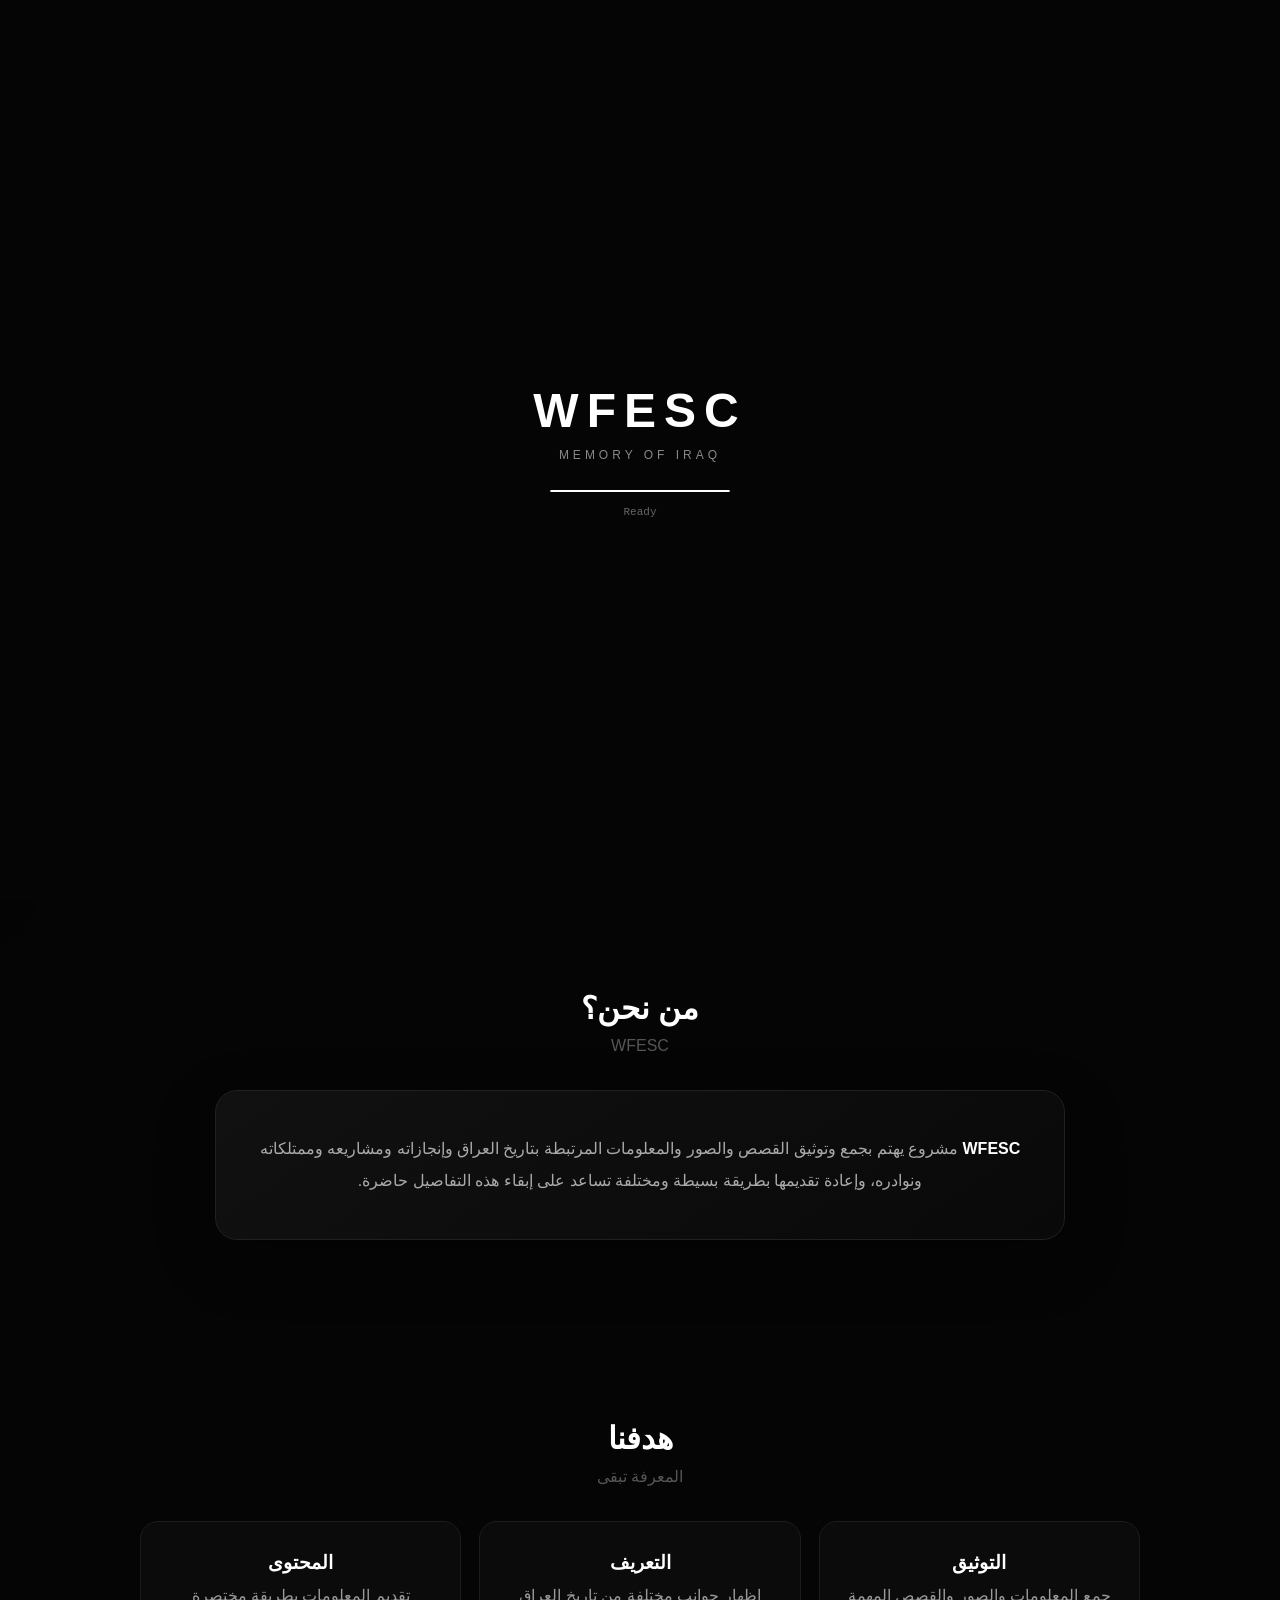
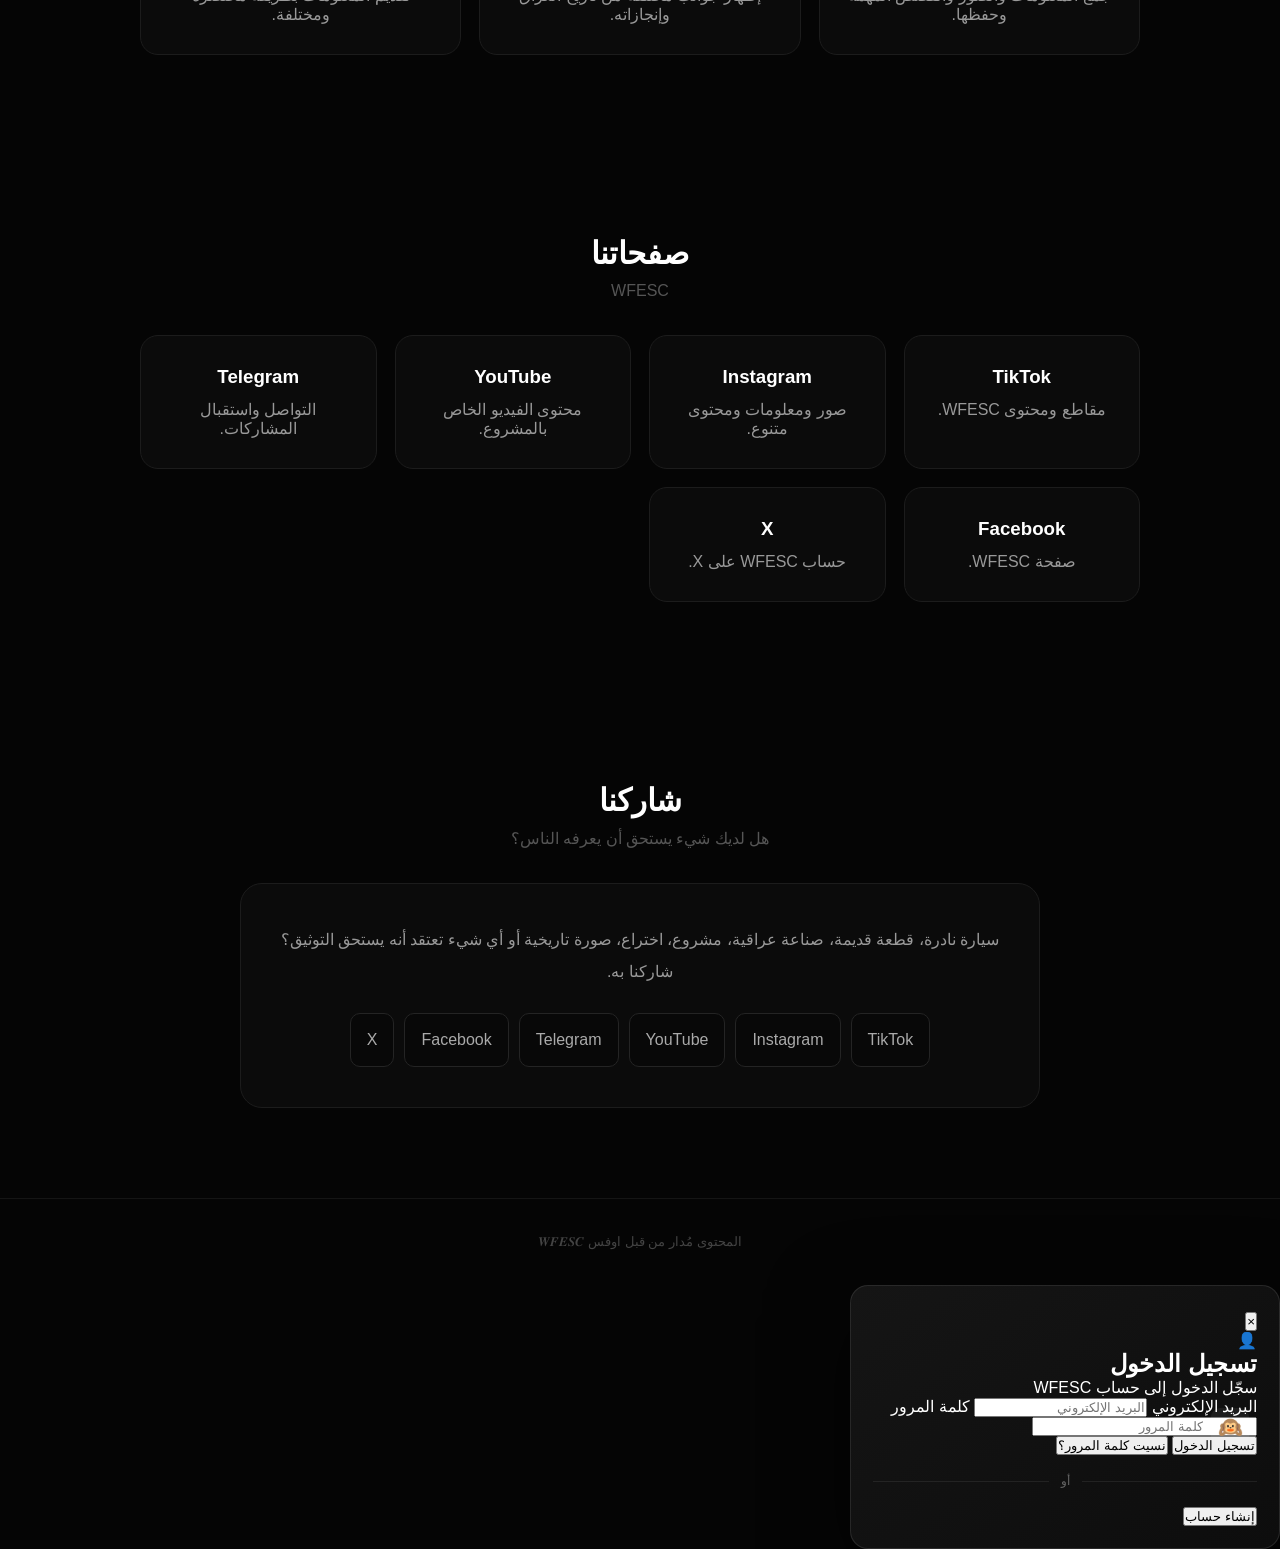
==== commit 773c9b04: "Remove duplicate settings.js script inclusion" ====
--- a/index.html
+++ b/index.html
@@ -2506,12 +2506,18 @@
    INITIAL
 ===================================================== */ 
 
+
     show("boot");
 
 </script>
+
+<!-- =========================================
+     WFESC FEATURES
+========================================= -->
 
 <script src="./features.js" defer></script>
 <script src="./features/settings.js" defer></script>
+
 
 <!-- =========================================
      WFESC SOCIAL SYSTEM
@@ -2527,7 +2533,7 @@
 <script src="./wfesc-social/notifications.js"></script>
 <script src="./wfesc-social/messages.js"></script>
 
-    <script src="./features/settings.js" defer></script>
-    
+
 </body>
 </html>
+    
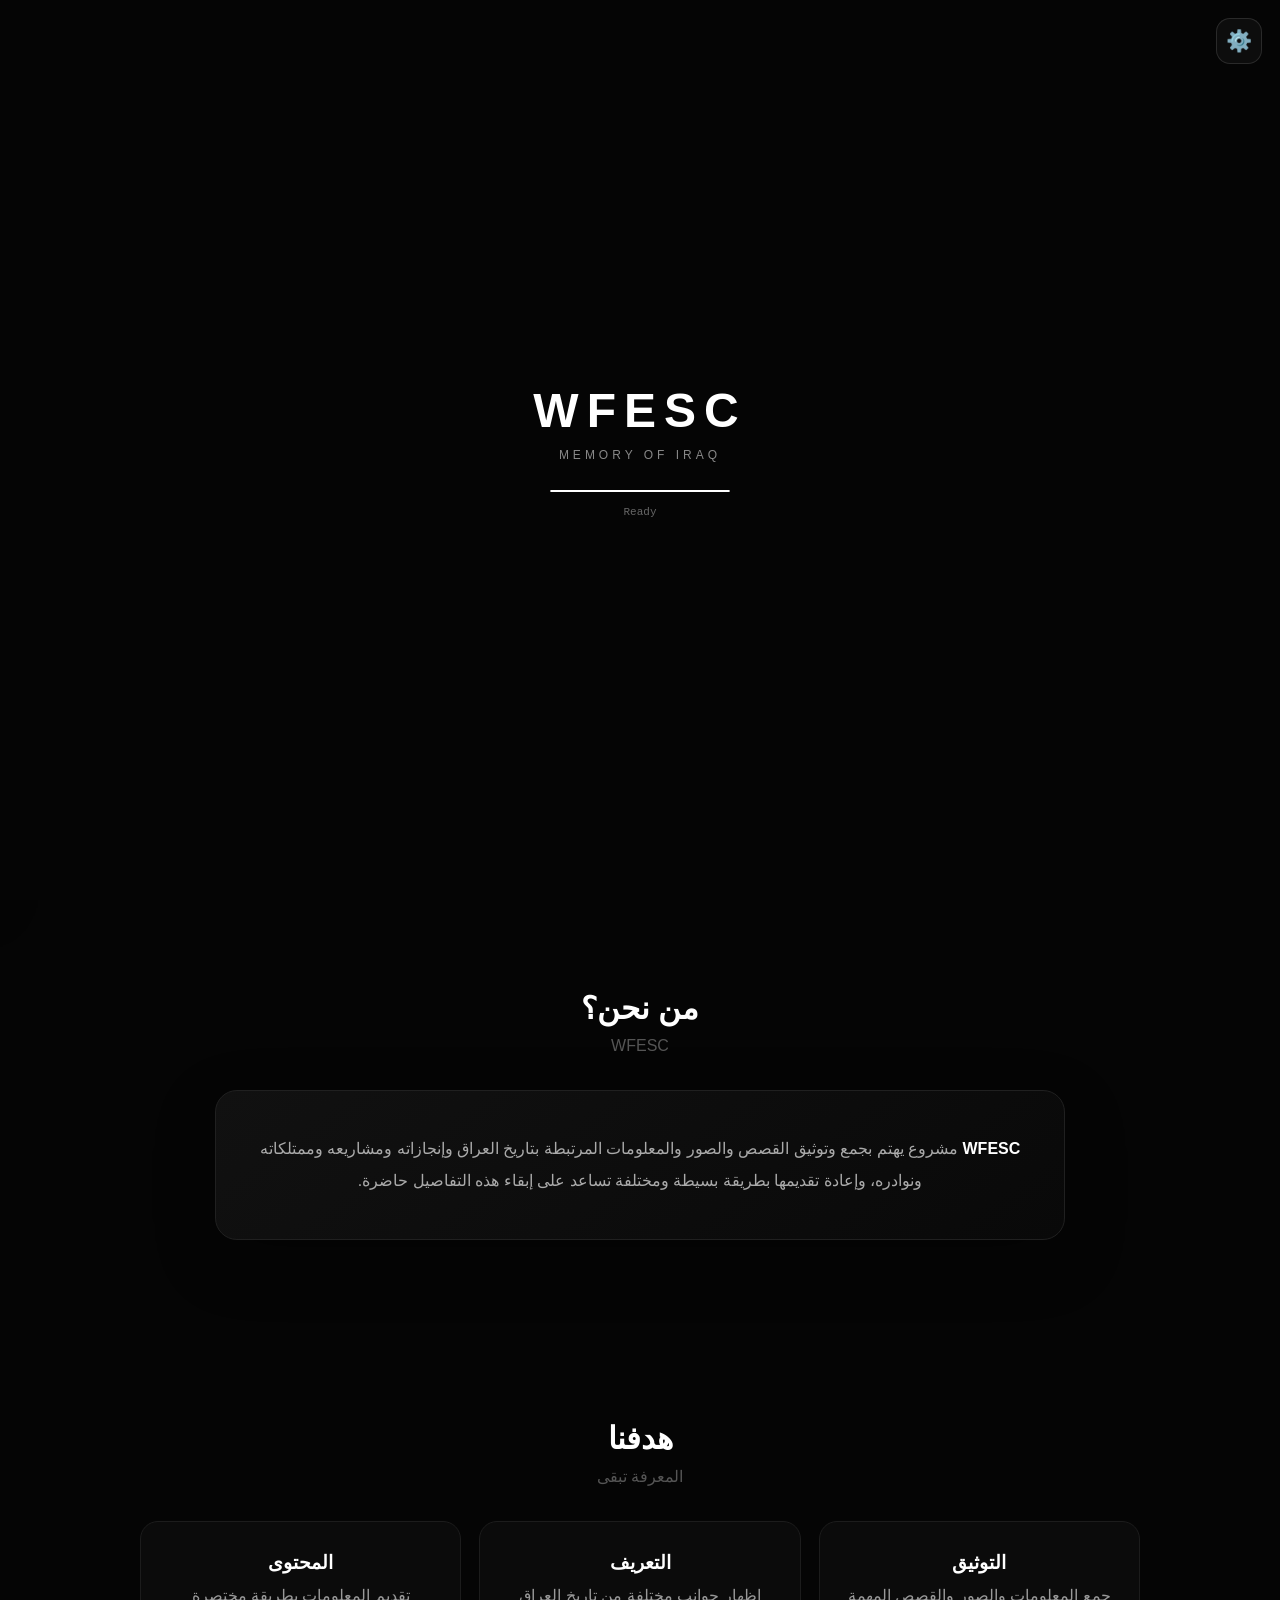
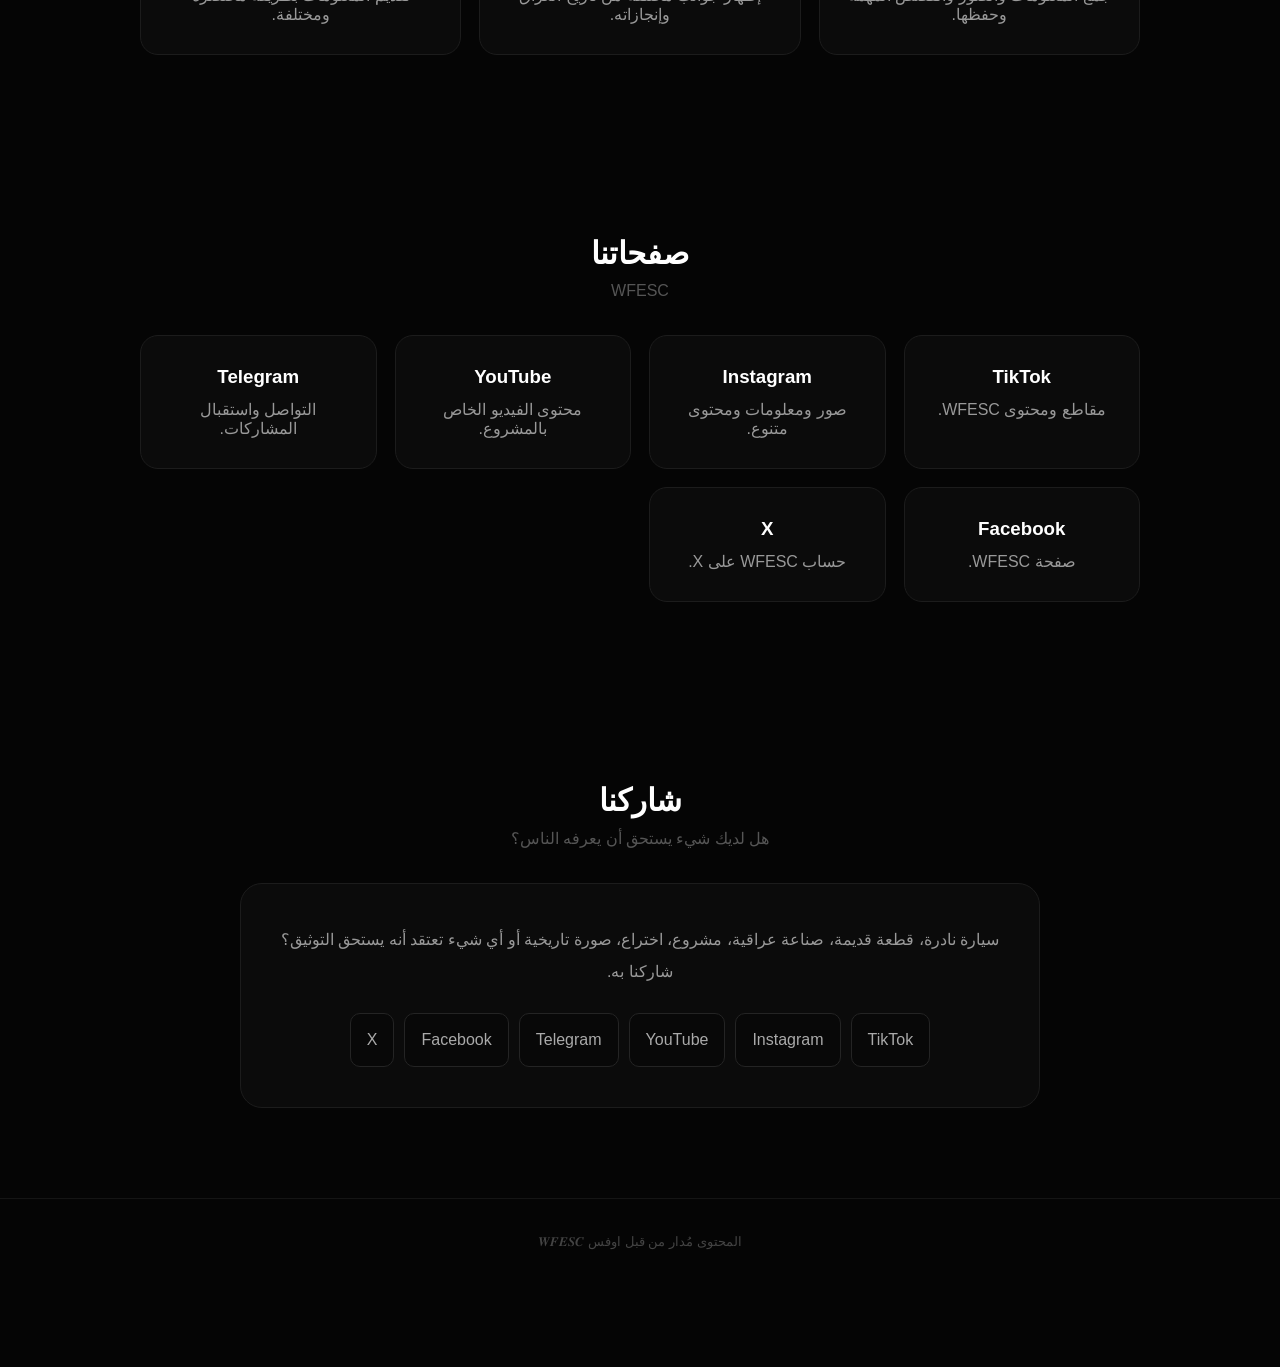
==== commit 01db5a1a: "Add navigation loader script to index.html" ====
--- a/index.html
+++ b/index.html
@@ -2532,7 +2532,7 @@
 <script src="./wfesc-social/follows.js"></script>
 <script src="./wfesc-social/notifications.js"></script>
 <script src="./wfesc-social/messages.js"></script>
-
+<script src="navigation-features/navigation-loader.js"></script>
 
 </body>
 </html>
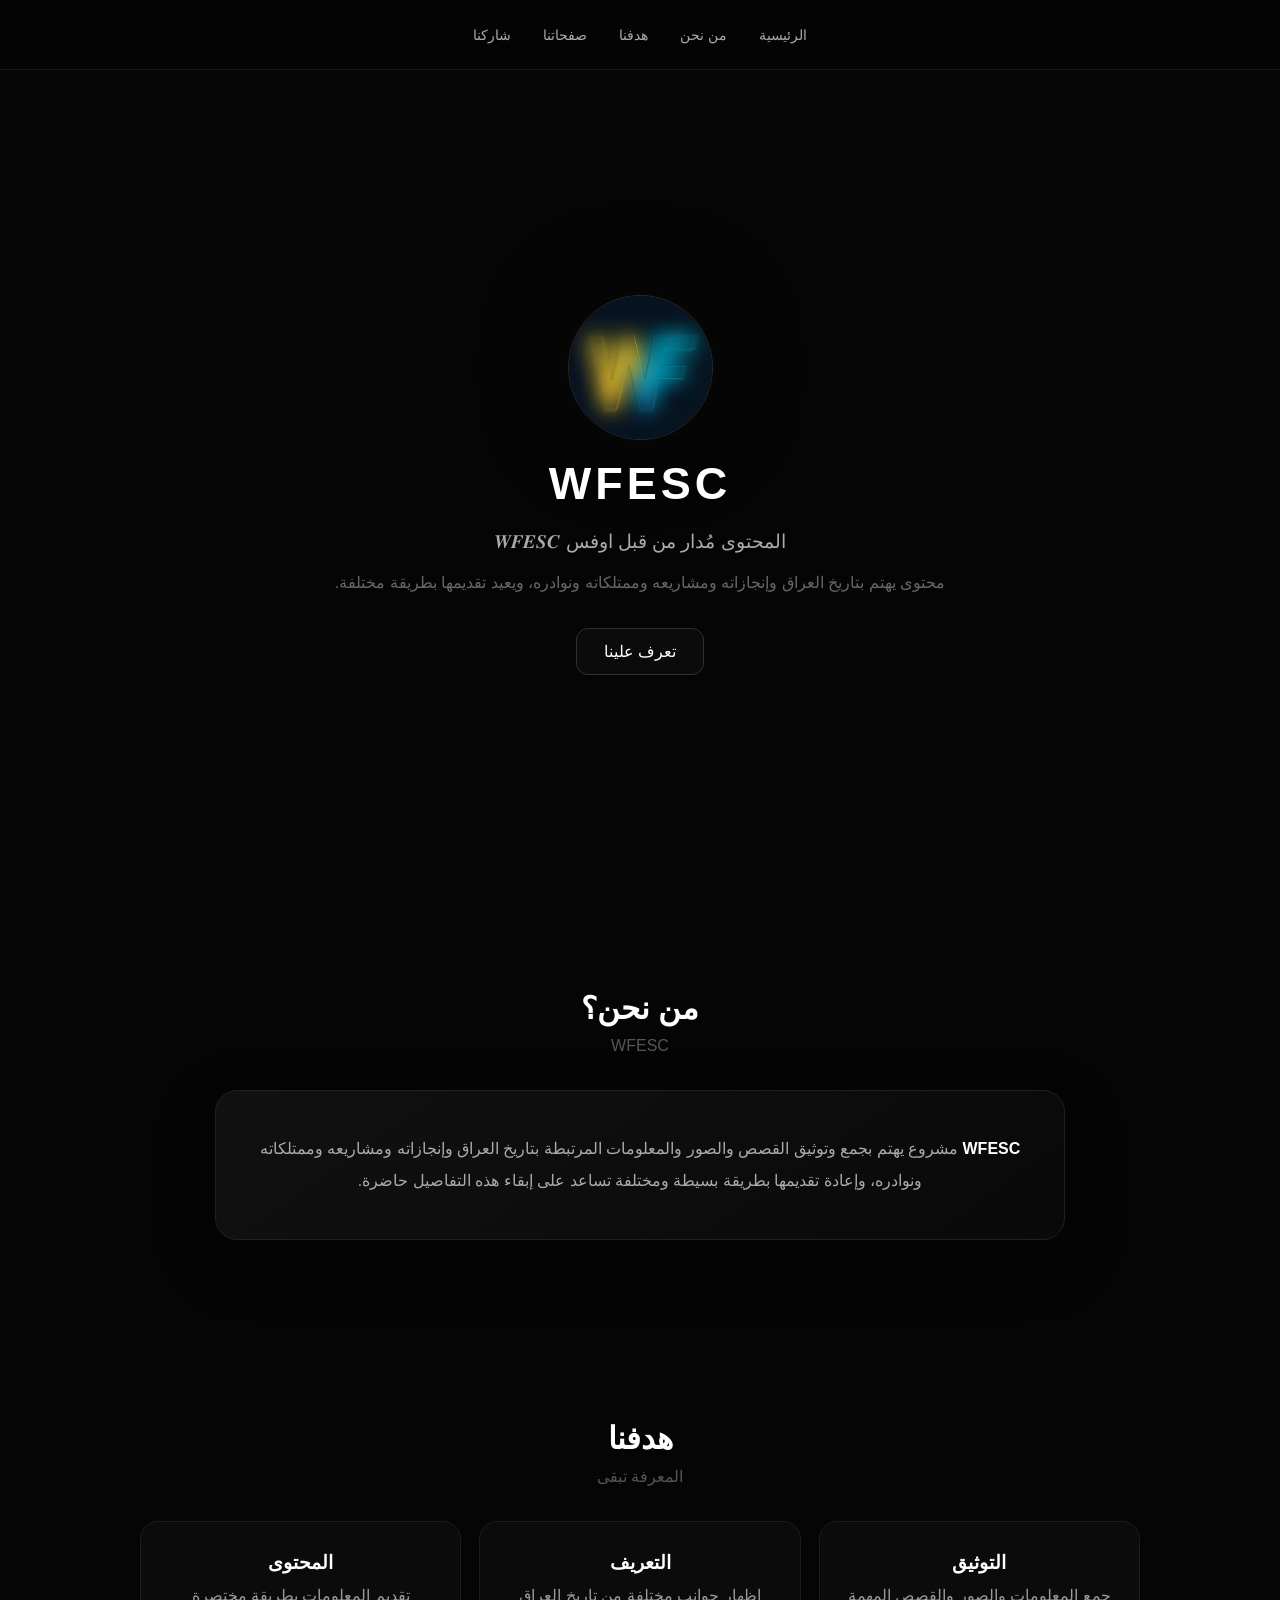
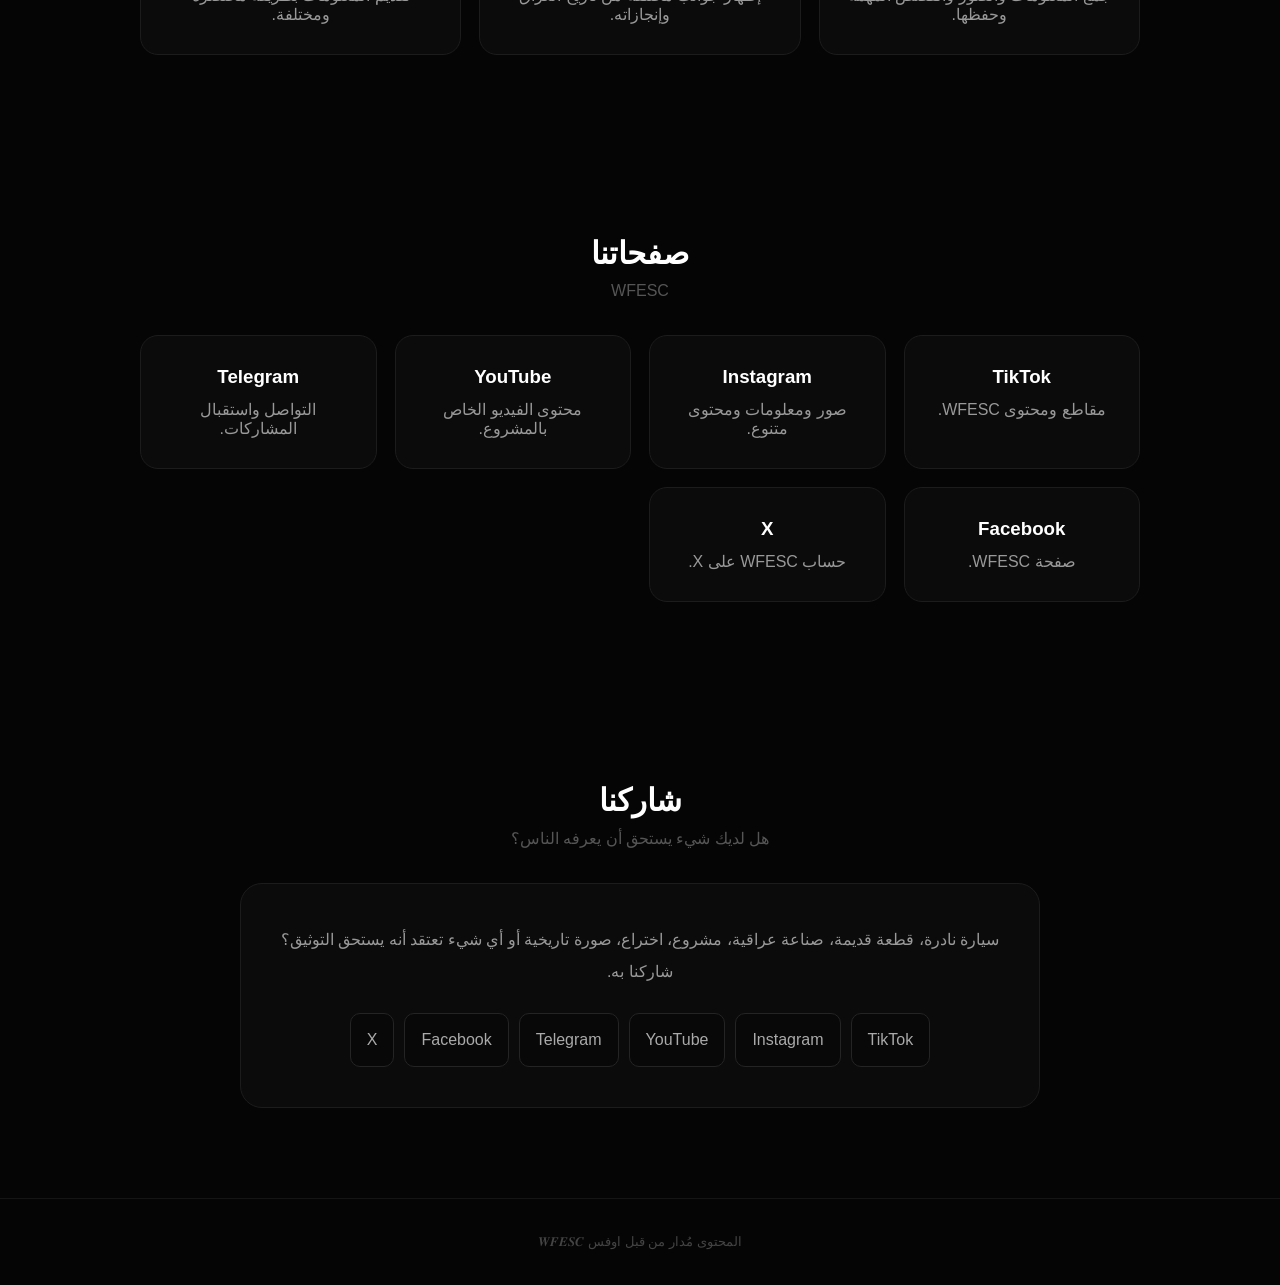
==== commit 4667e177: "Refactor index.html by removing duplicates and scripts Removed duplicate 'show("boot")' call and a s" ====
--- a/index.html
+++ b/index.html
@@ -2506,8 +2506,7 @@
    INITIAL
 ===================================================== */ 
 
-
-    show("boot");
+show("boot");
 
 </script>
 
@@ -2532,8 +2531,6 @@
 <script src="./wfesc-social/follows.js"></script>
 <script src="./wfesc-social/notifications.js"></script>
 <script src="./wfesc-social/messages.js"></script>
-<script src="navigation-features/navigation-loader.js"></script>
 
 </body>
 </html>
-    
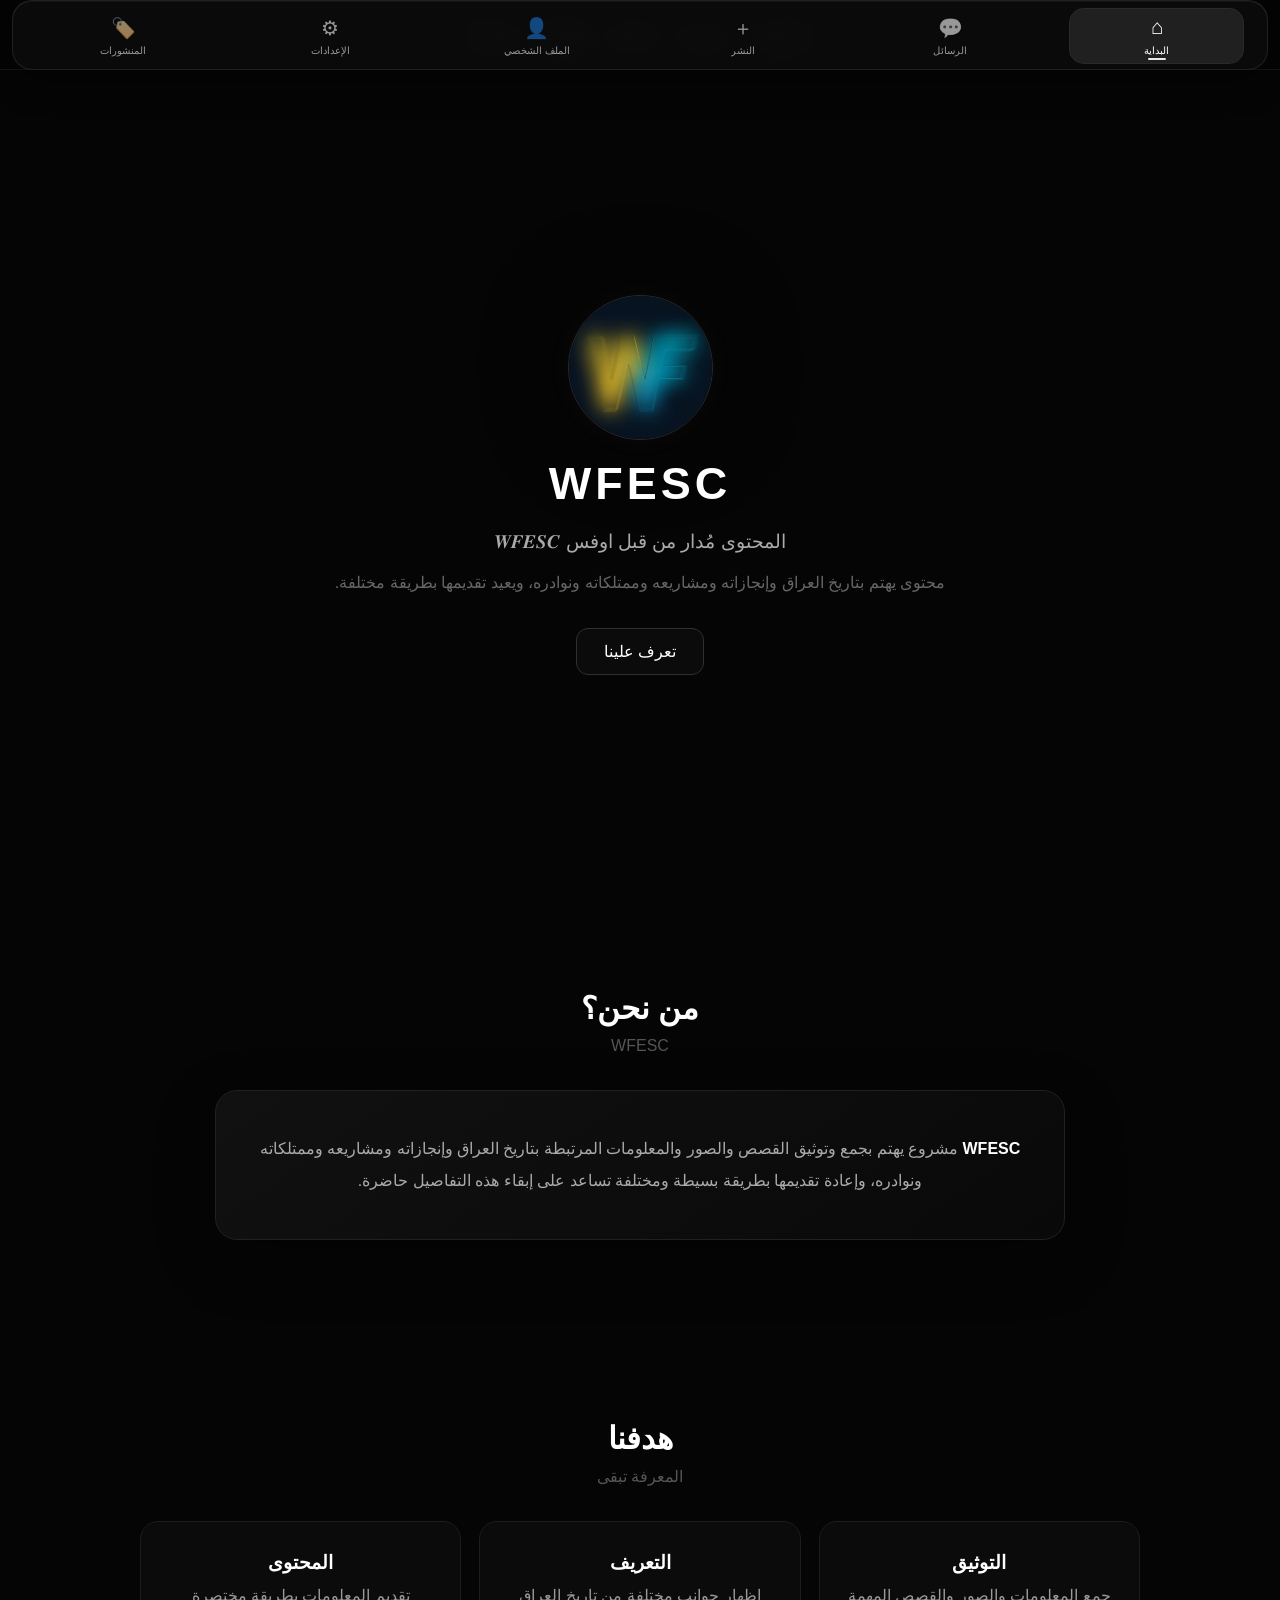
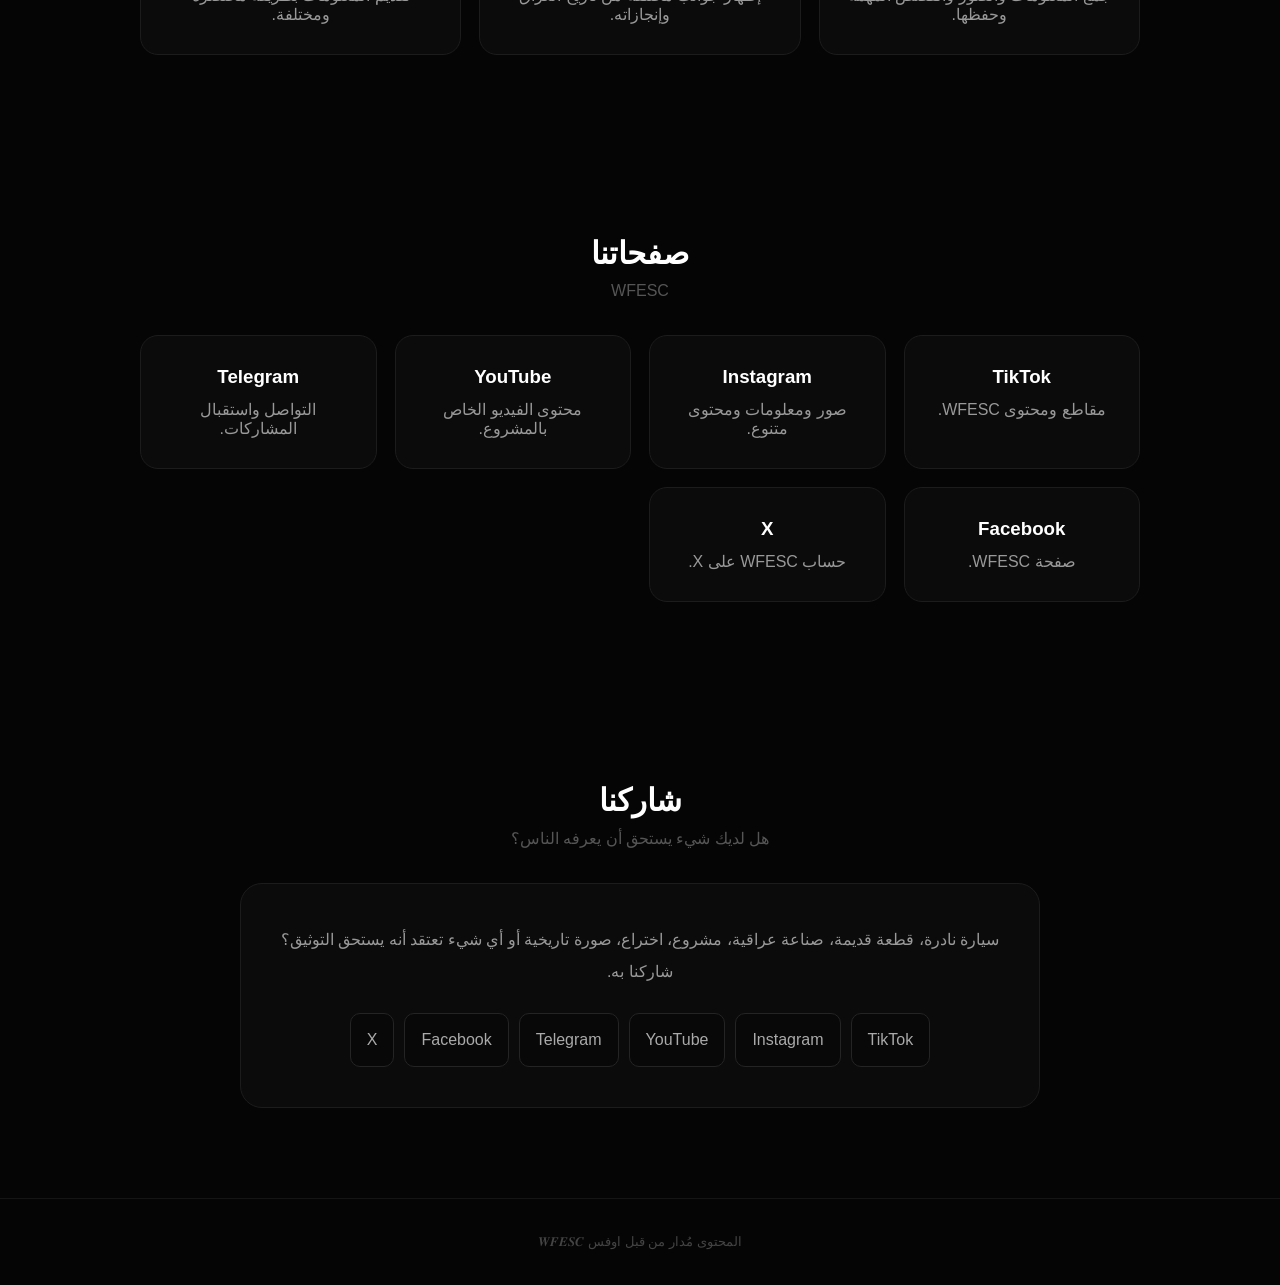
==== commit 0d582707: "Add navigation loader script to index.html" ====
--- a/index.html
+++ b/index.html
@@ -2532,5 +2532,13 @@
 <script src="./wfesc-social/notifications.js"></script>
 <script src="./wfesc-social/messages.js"></script>
 
+
+<!-- =========================================
+     WFESC NAVIGATION
+========================================= -->
+
+<script src="./navigation/navigation-loader.js"></script>
+
+
 </body>
 </html>
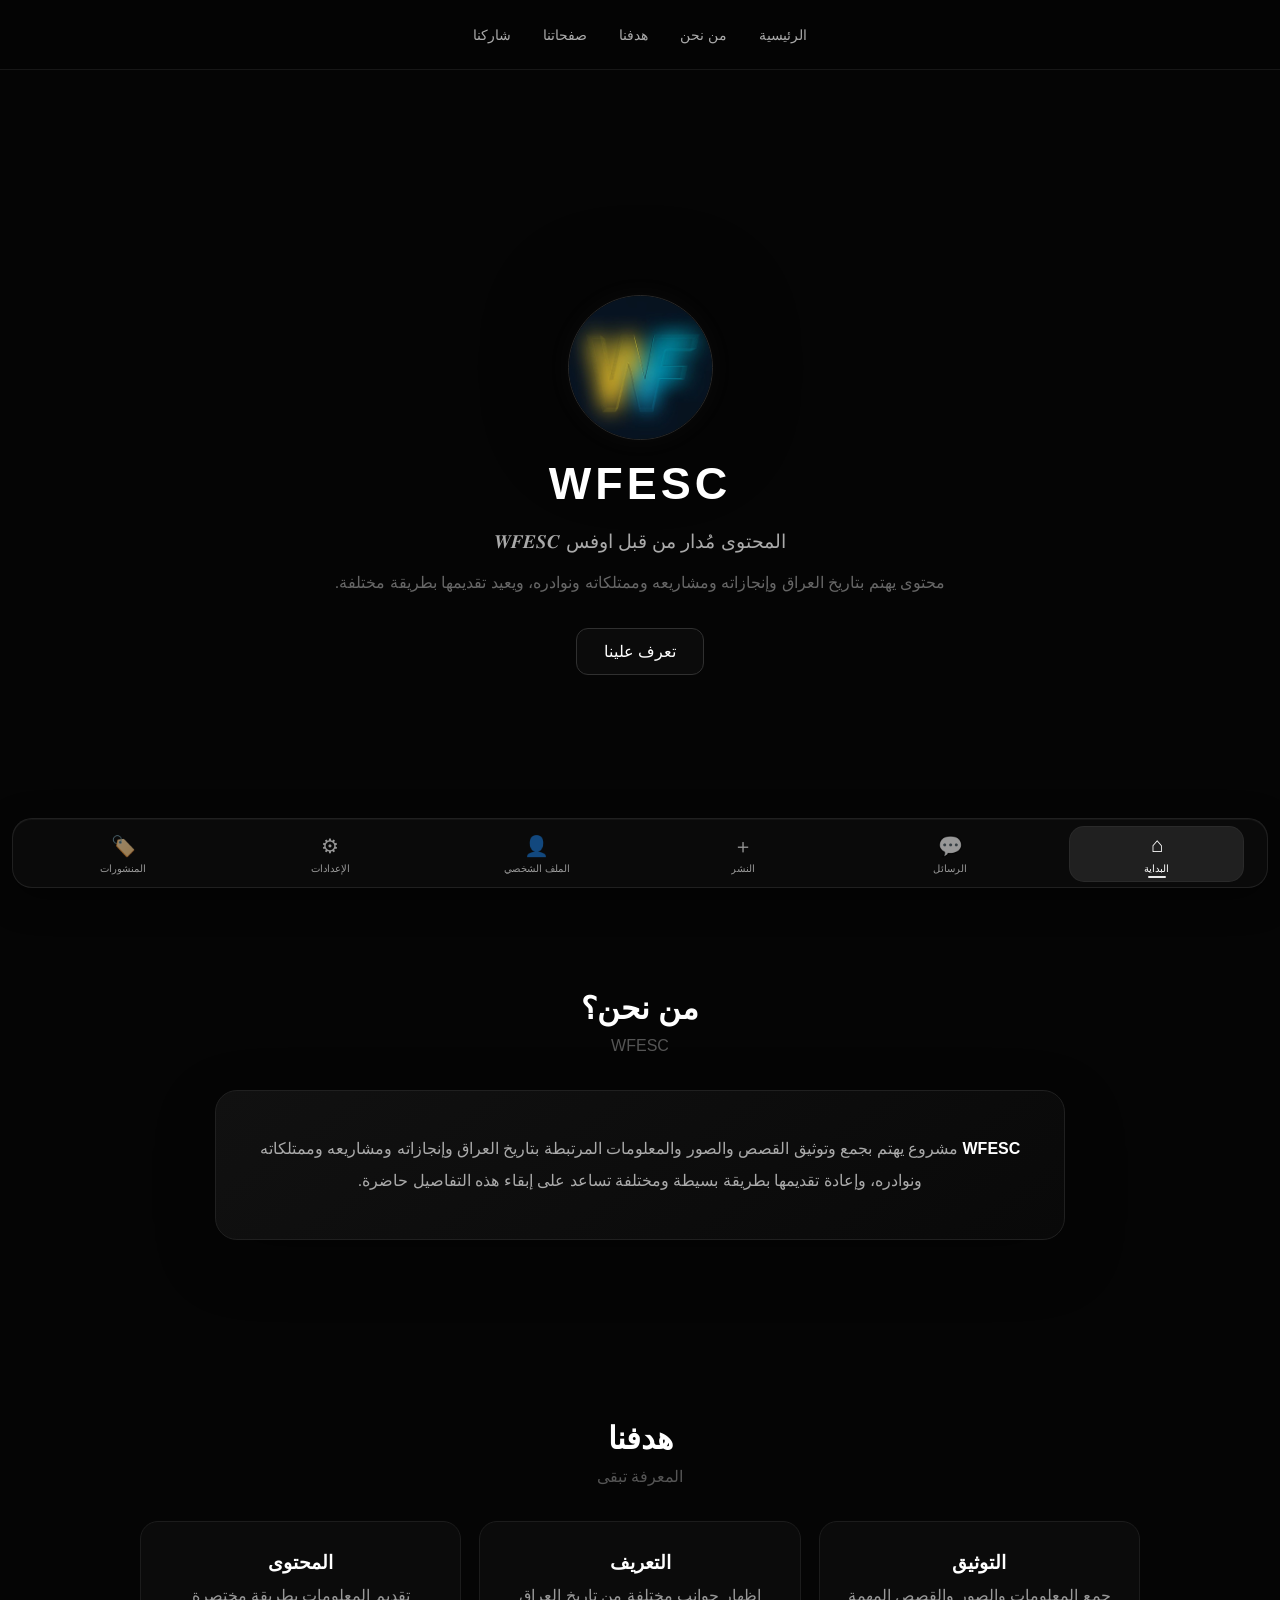
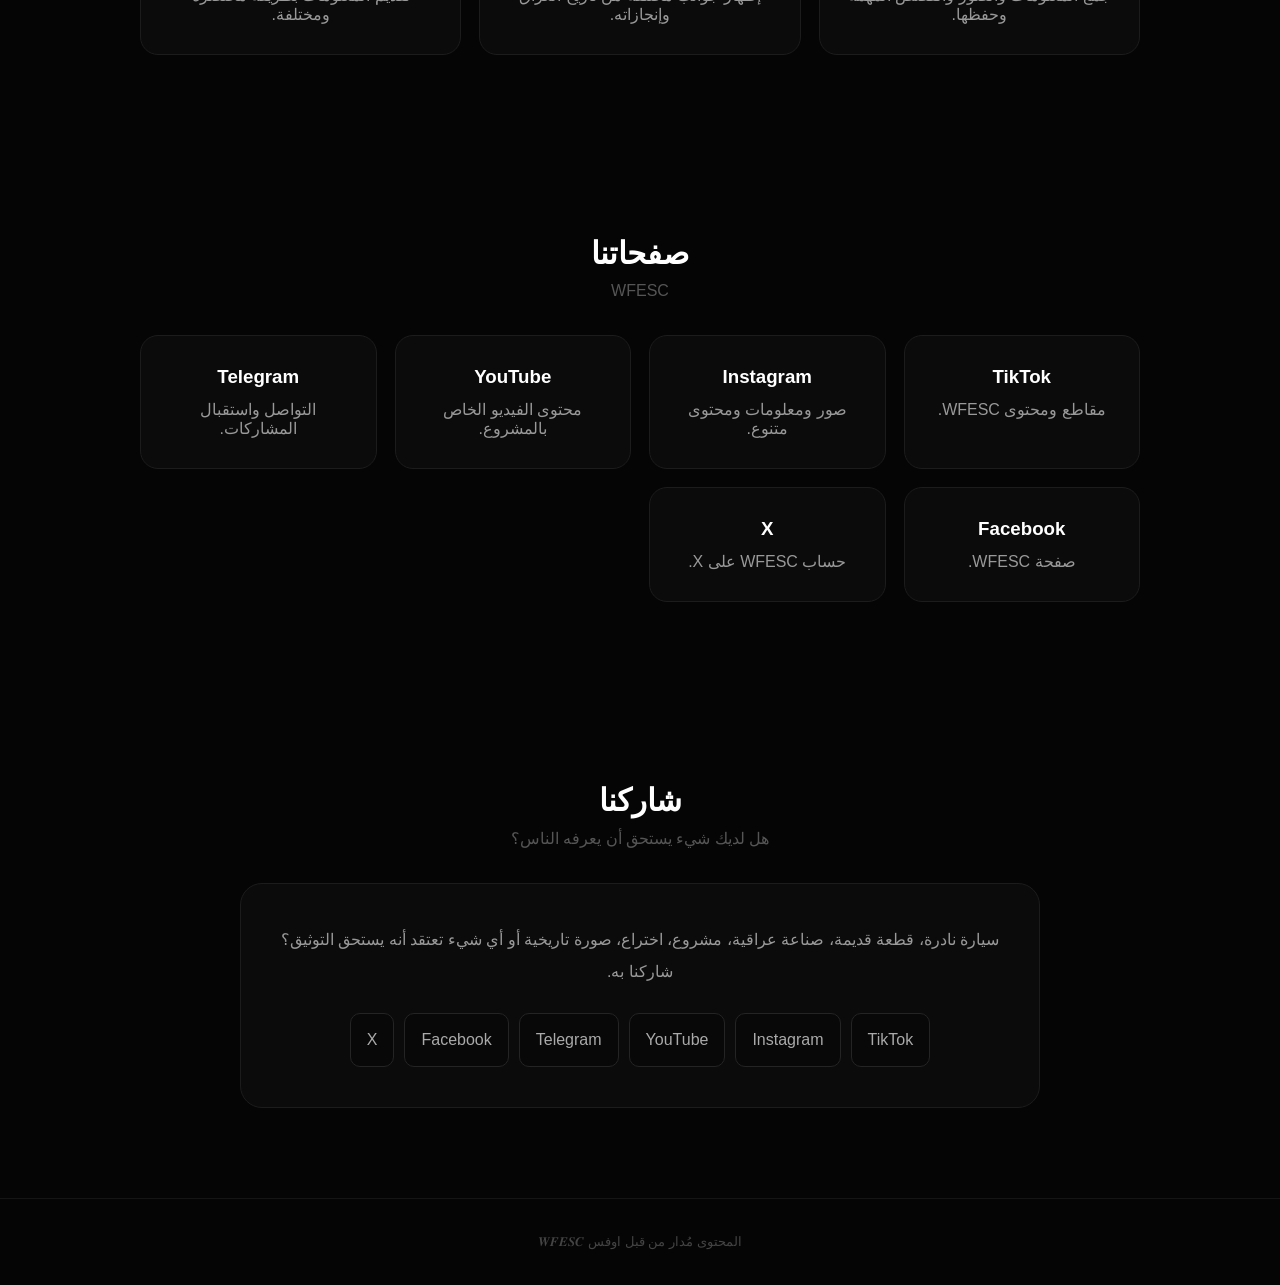
==== commit 1f41ca28: "Update index.html" ====
--- a/index.html
+++ b/index.html
@@ -124,7 +124,6 @@
 nav a:hover{
     color:#fff;
 }
-
 
 /* HERO */
 
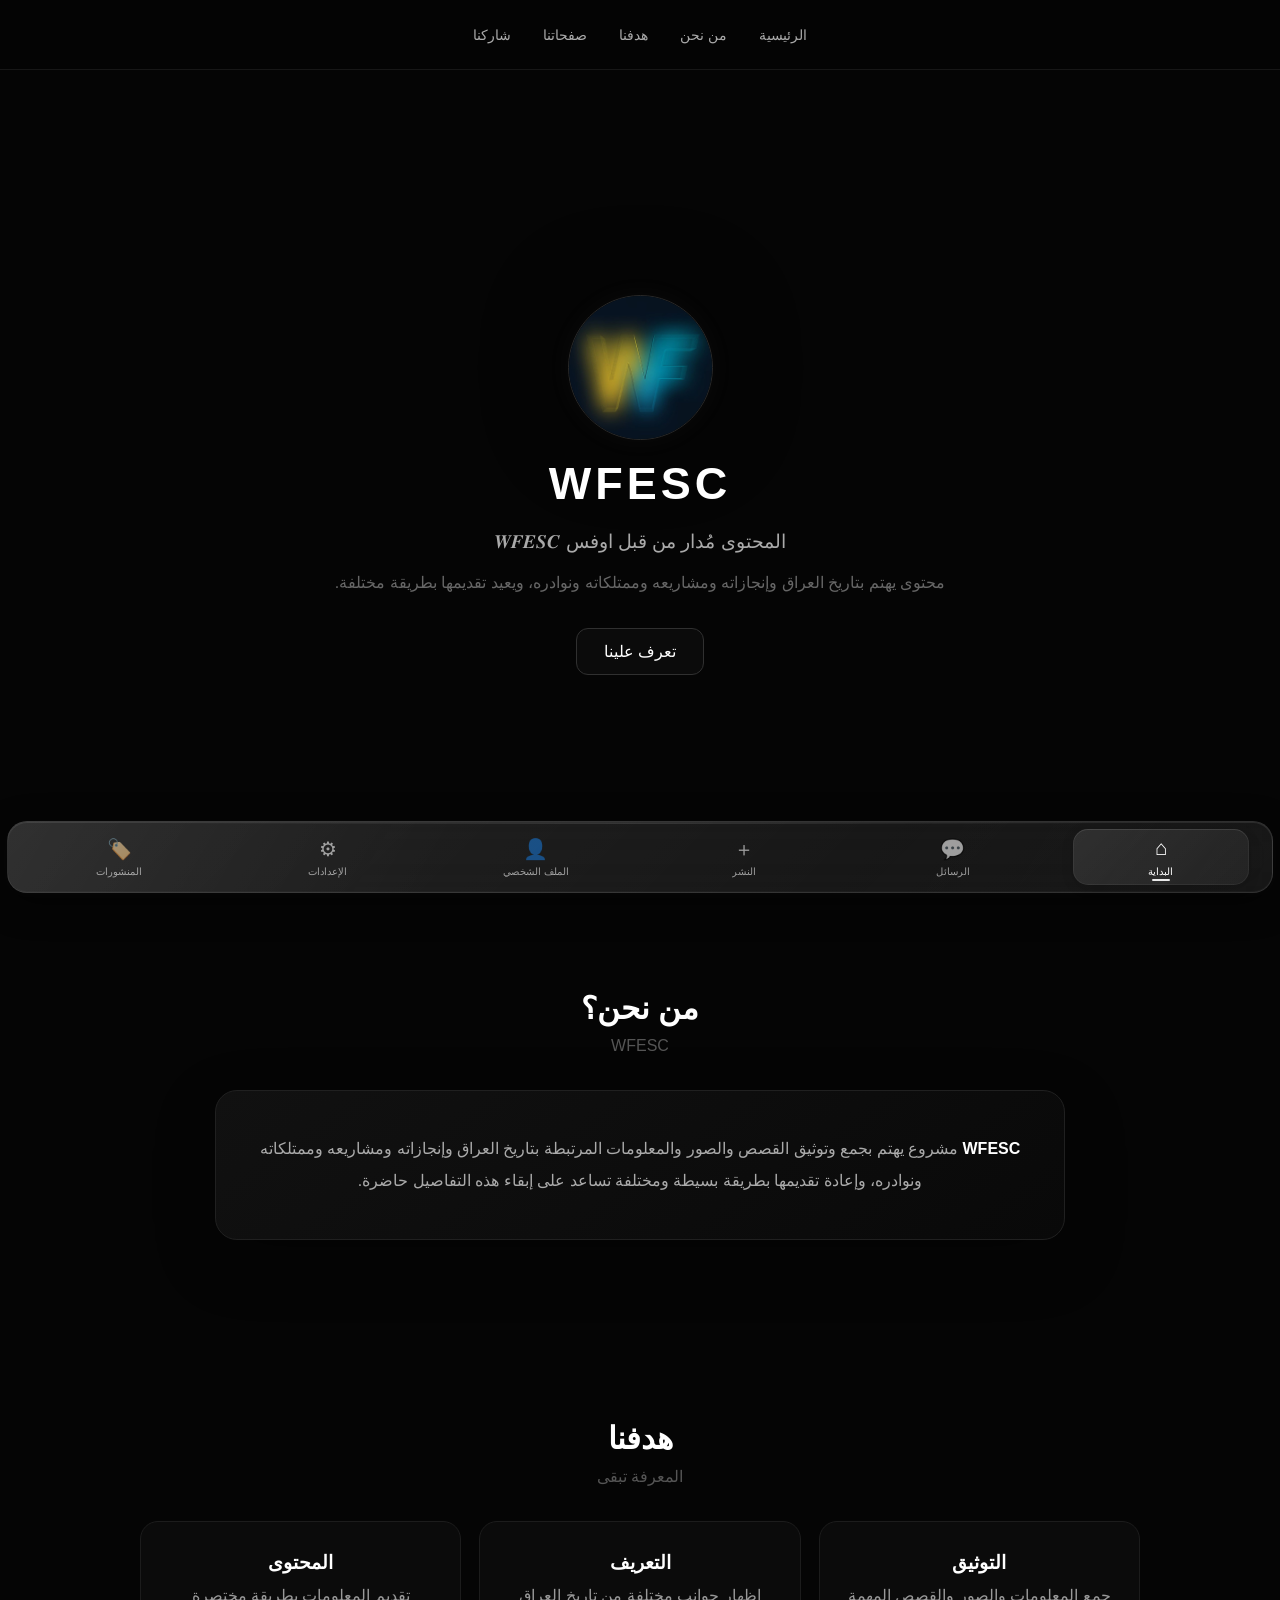
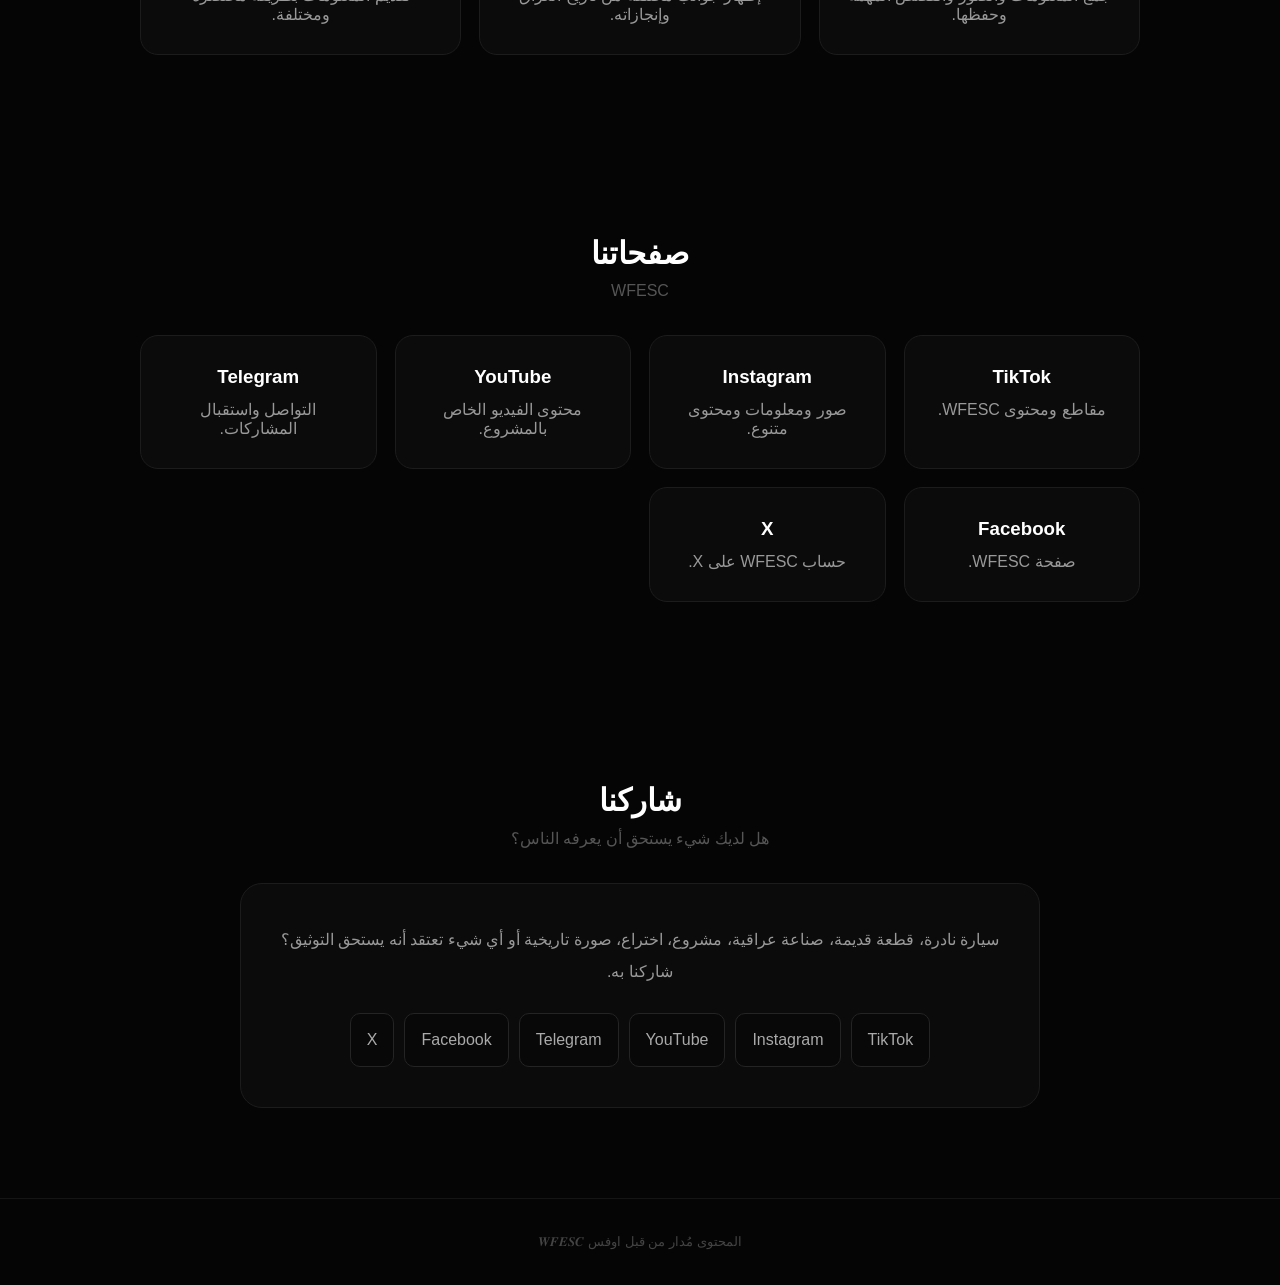
==== commit 6645f000: "Add WFESC engine scripts to index.html" ====
--- a/index.html
+++ b/index.html
@@ -2531,7 +2531,6 @@
 <script src="./wfesc-social/notifications.js"></script>
 <script src="./wfesc-social/messages.js"></script>
 
-
 <!-- =========================================
      WFESC NAVIGATION
 ========================================= -->
@@ -2539,5 +2538,13 @@
 <script src="./navigation/navigation-loader.js"></script>
 
 
+<!-- =========================================
+     WFESC ENGINE
+========================================= -->
+
+<script src="./wfesc-engine/wfesc-engine.js"></script>
+<script src="./wfesc-engine/wfesc-engine-boot.js"></script>
+
+
 </body>
 </html>
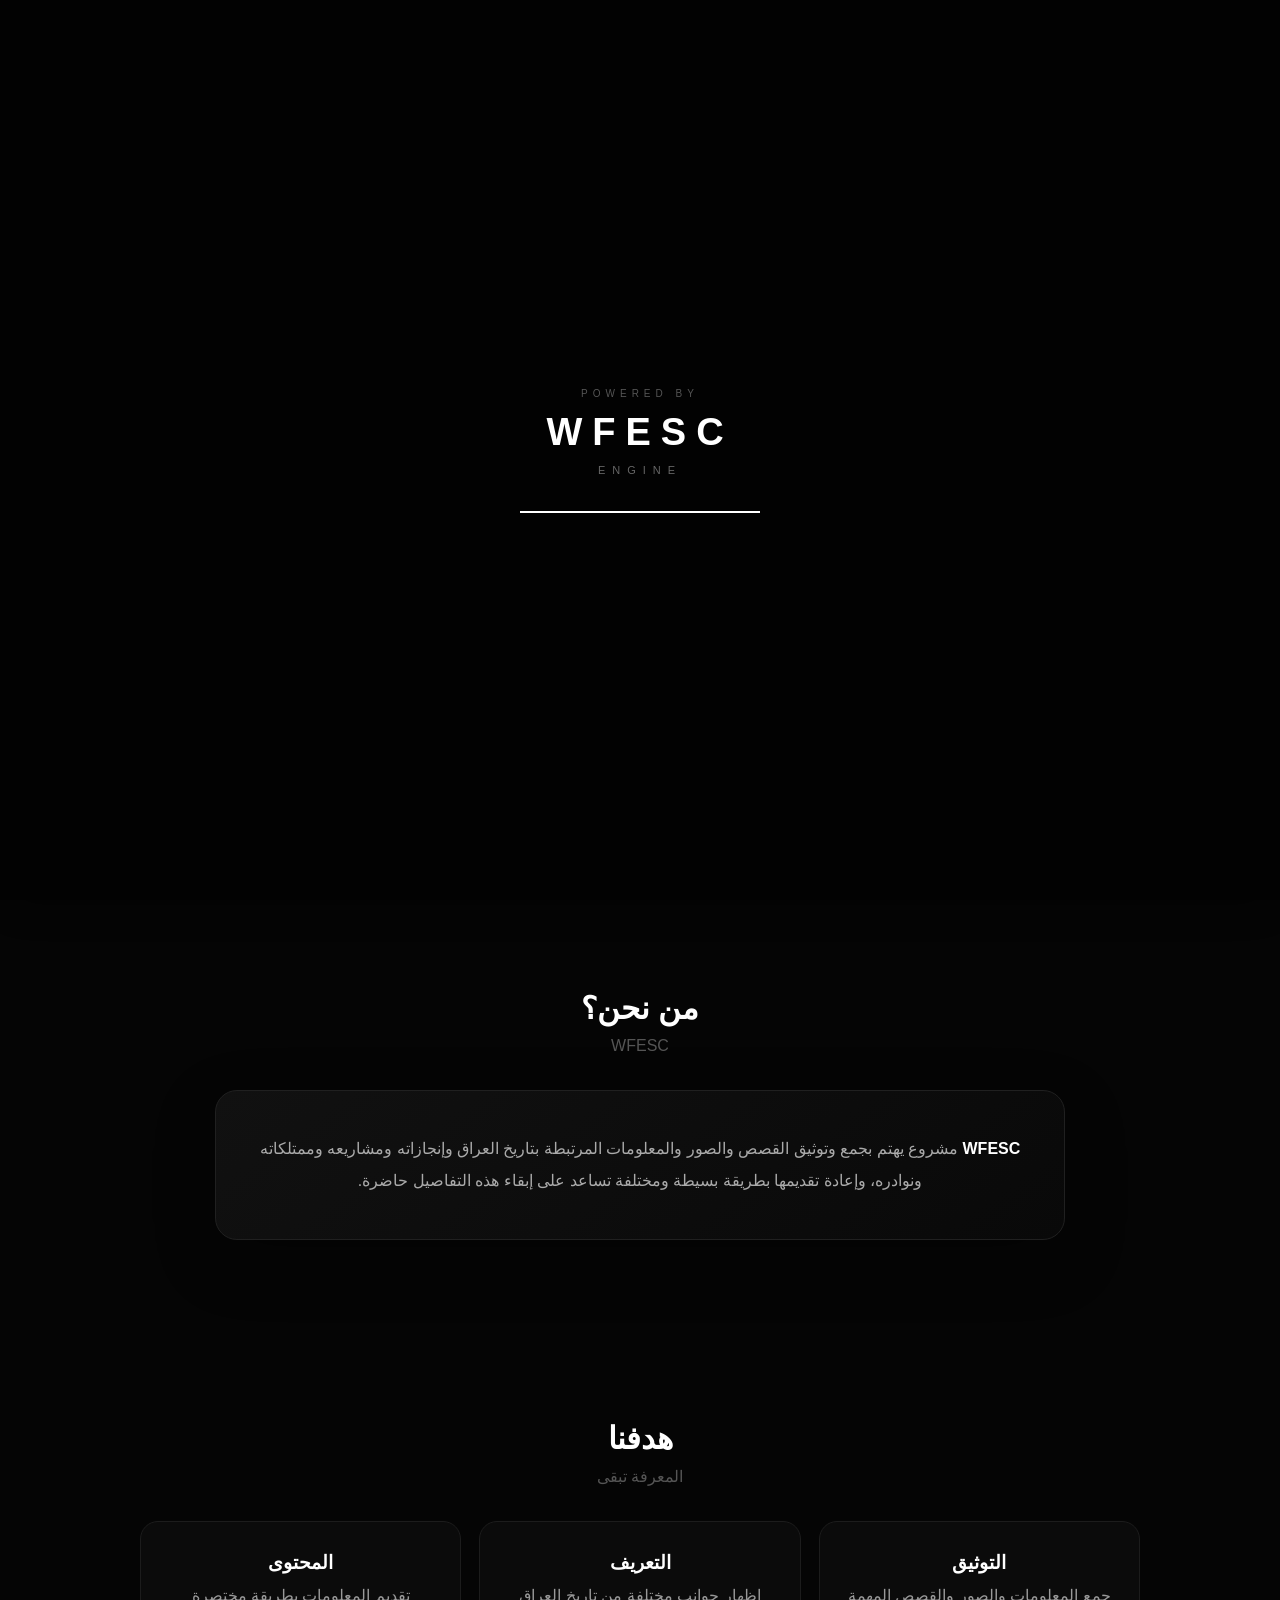
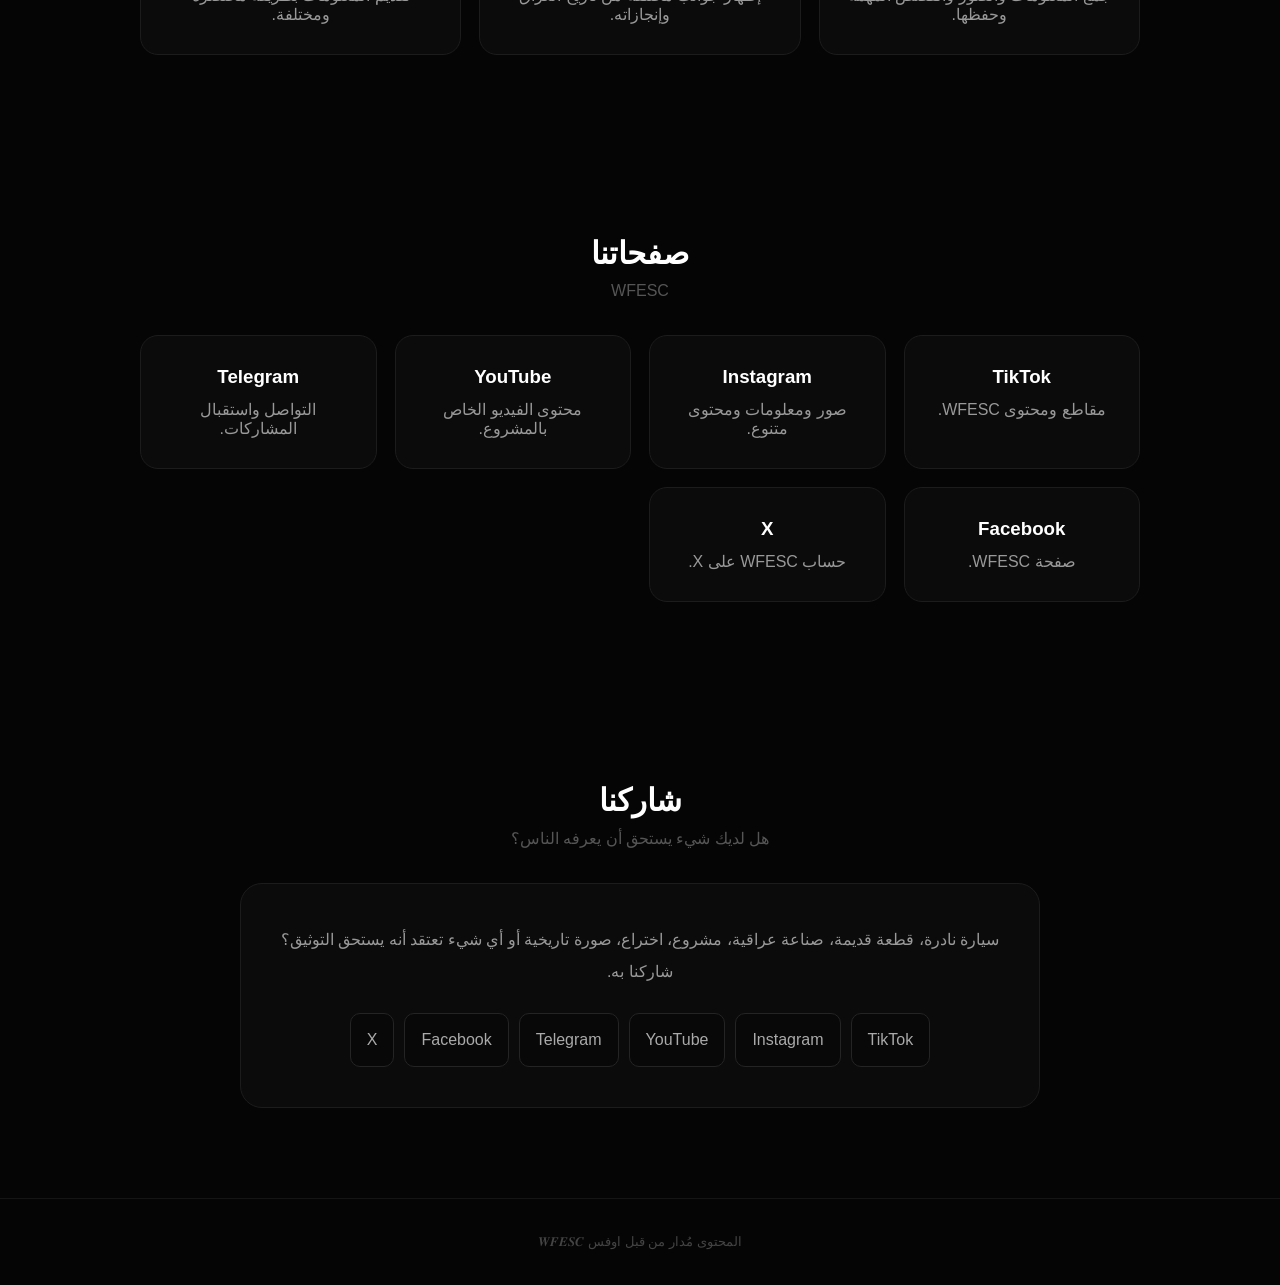
==== commit 9d362039: "Add WFESC engine scripts and stylesheet to index.html" ====
--- a/index.html
+++ b/index.html
@@ -2531,6 +2531,7 @@
 <script src="./wfesc-social/notifications.js"></script>
 <script src="./wfesc-social/messages.js"></script>
 
+
 <!-- =========================================
      WFESC NAVIGATION
 ========================================= -->
@@ -2542,6 +2543,8 @@
      WFESC ENGINE
 ========================================= -->
 
+<link rel="stylesheet" href="./wfesc-engine/wfesc-engine.css">
+
 <script src="./wfesc-engine/wfesc-engine.js"></script>
 <script src="./wfesc-engine/wfesc-engine-boot.js"></script>
 
--- a/wfesc-engine/wfesc-engine.css
+++ b/wfesc-engine/wfesc-engine.css
@@ -0,0 +1,85 @@
+/* =========================================================
+   WFESC ENGINE BOOT
+========================================================= */
+
+#wfesc-engine-boot{
+    position:fixed;
+    inset:0;
+    z-index:999999;
+
+    background:#020202;
+    color:#fff;
+
+    display:flex;
+    align-items:center;
+    justify-content:center;
+
+    opacity:1;
+    visibility:visible;
+
+    transition:
+        opacity .8s ease,
+        visibility .8s ease;
+}
+
+#wfesc-engine-boot.hidden{
+    opacity:0;
+    visibility:hidden;
+    pointer-events:none;
+}
+
+.wfesc-engine-content{
+    text-align:center;
+    direction:ltr;
+}
+
+.wfesc-engine-powered{
+    font-size:10px;
+    letter-spacing:5px;
+    color:#555;
+    margin-bottom:12px;
+}
+
+.wfesc-engine-title{
+    font-family:Arial,Tahoma,sans-serif;
+    font-size:38px;
+    font-weight:bold;
+    letter-spacing:10px;
+}
+
+.wfesc-engine-subtitle{
+    margin-top:10px;
+    font-size:11px;
+    letter-spacing:7px;
+    color:#666;
+}
+
+.wfesc-engine-loader{
+    width:240px;
+    height:2px;
+    background:#151515;
+    margin:35px auto 0;
+    overflow:hidden;
+}
+
+.wfesc-engine-loader span{
+    display:block;
+    width:0;
+    height:100%;
+    background:#fff;
+
+    animation:
+        wfesc-engine-load 4s linear forwards;
+}
+
+@keyframes wfesc-engine-load{
+
+    from{
+        width:0;
+    }
+
+    to{
+        width:100%;
+    }
+
+}
